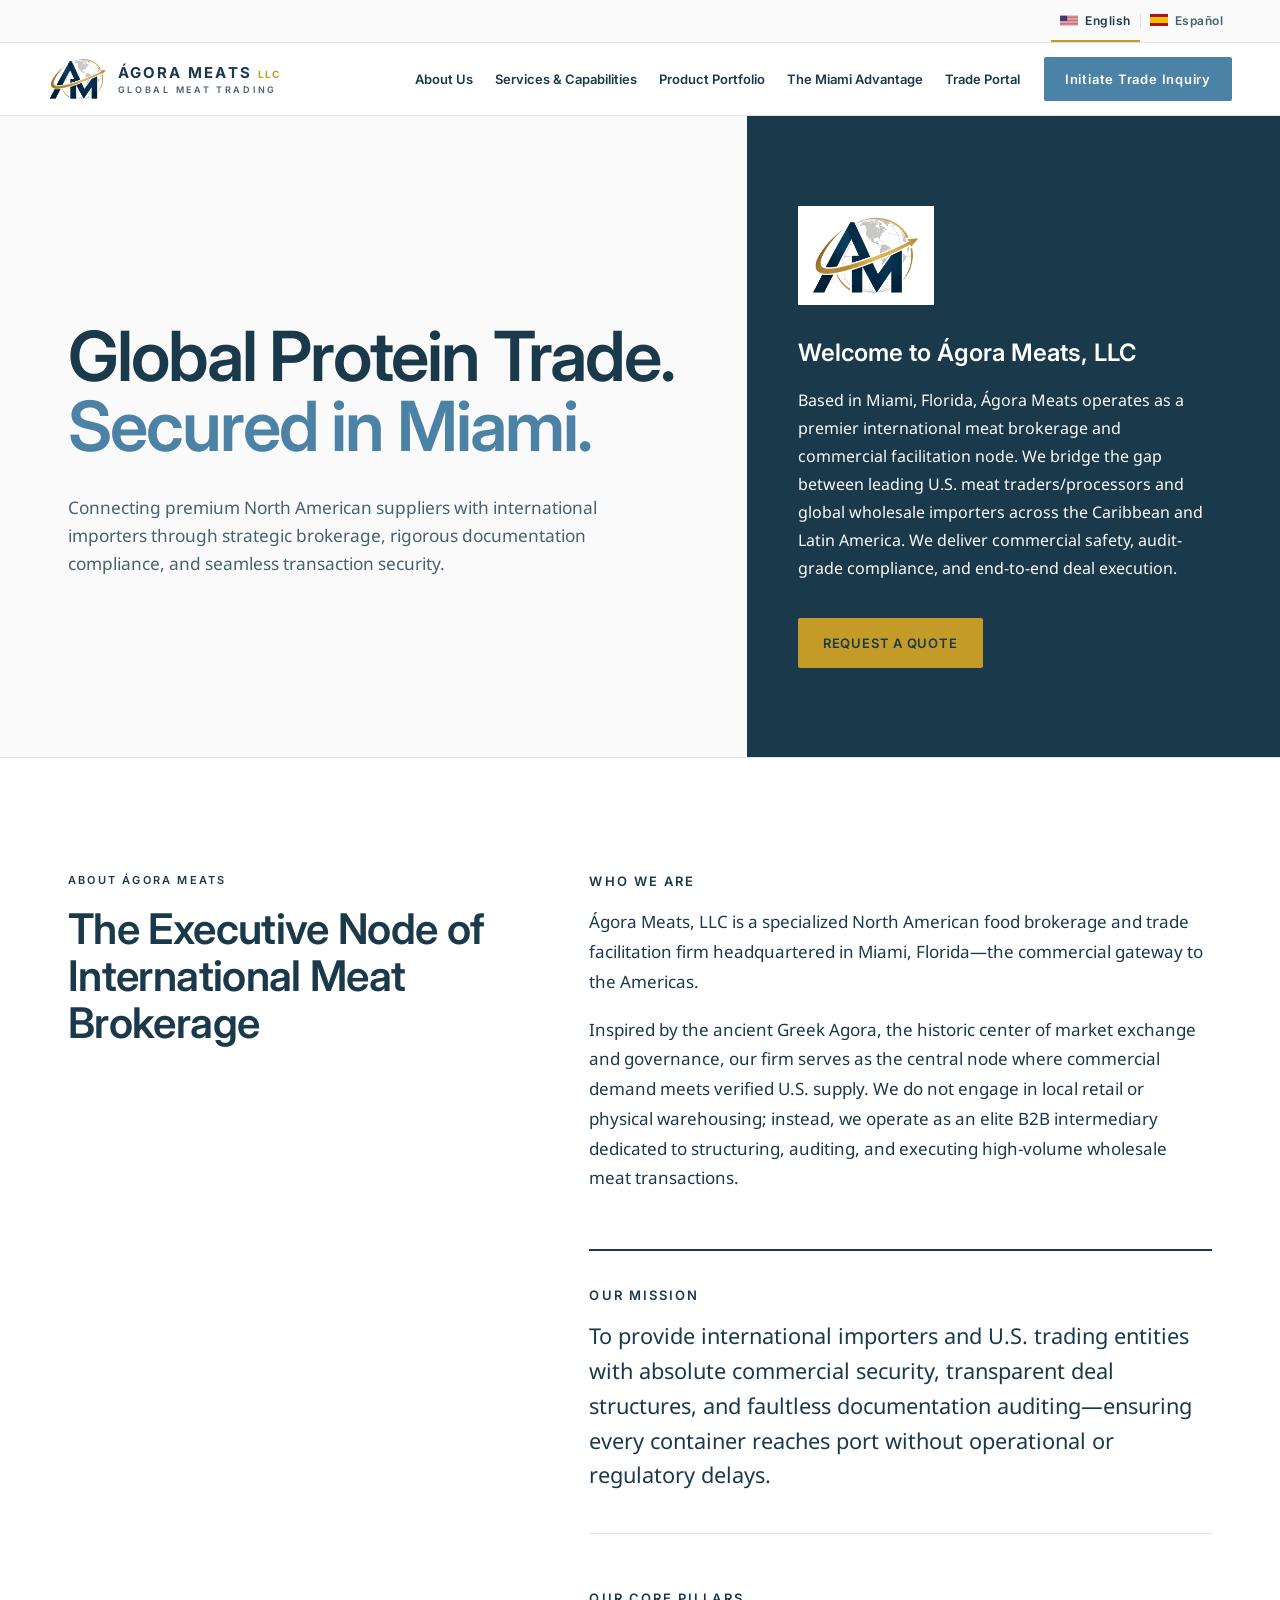
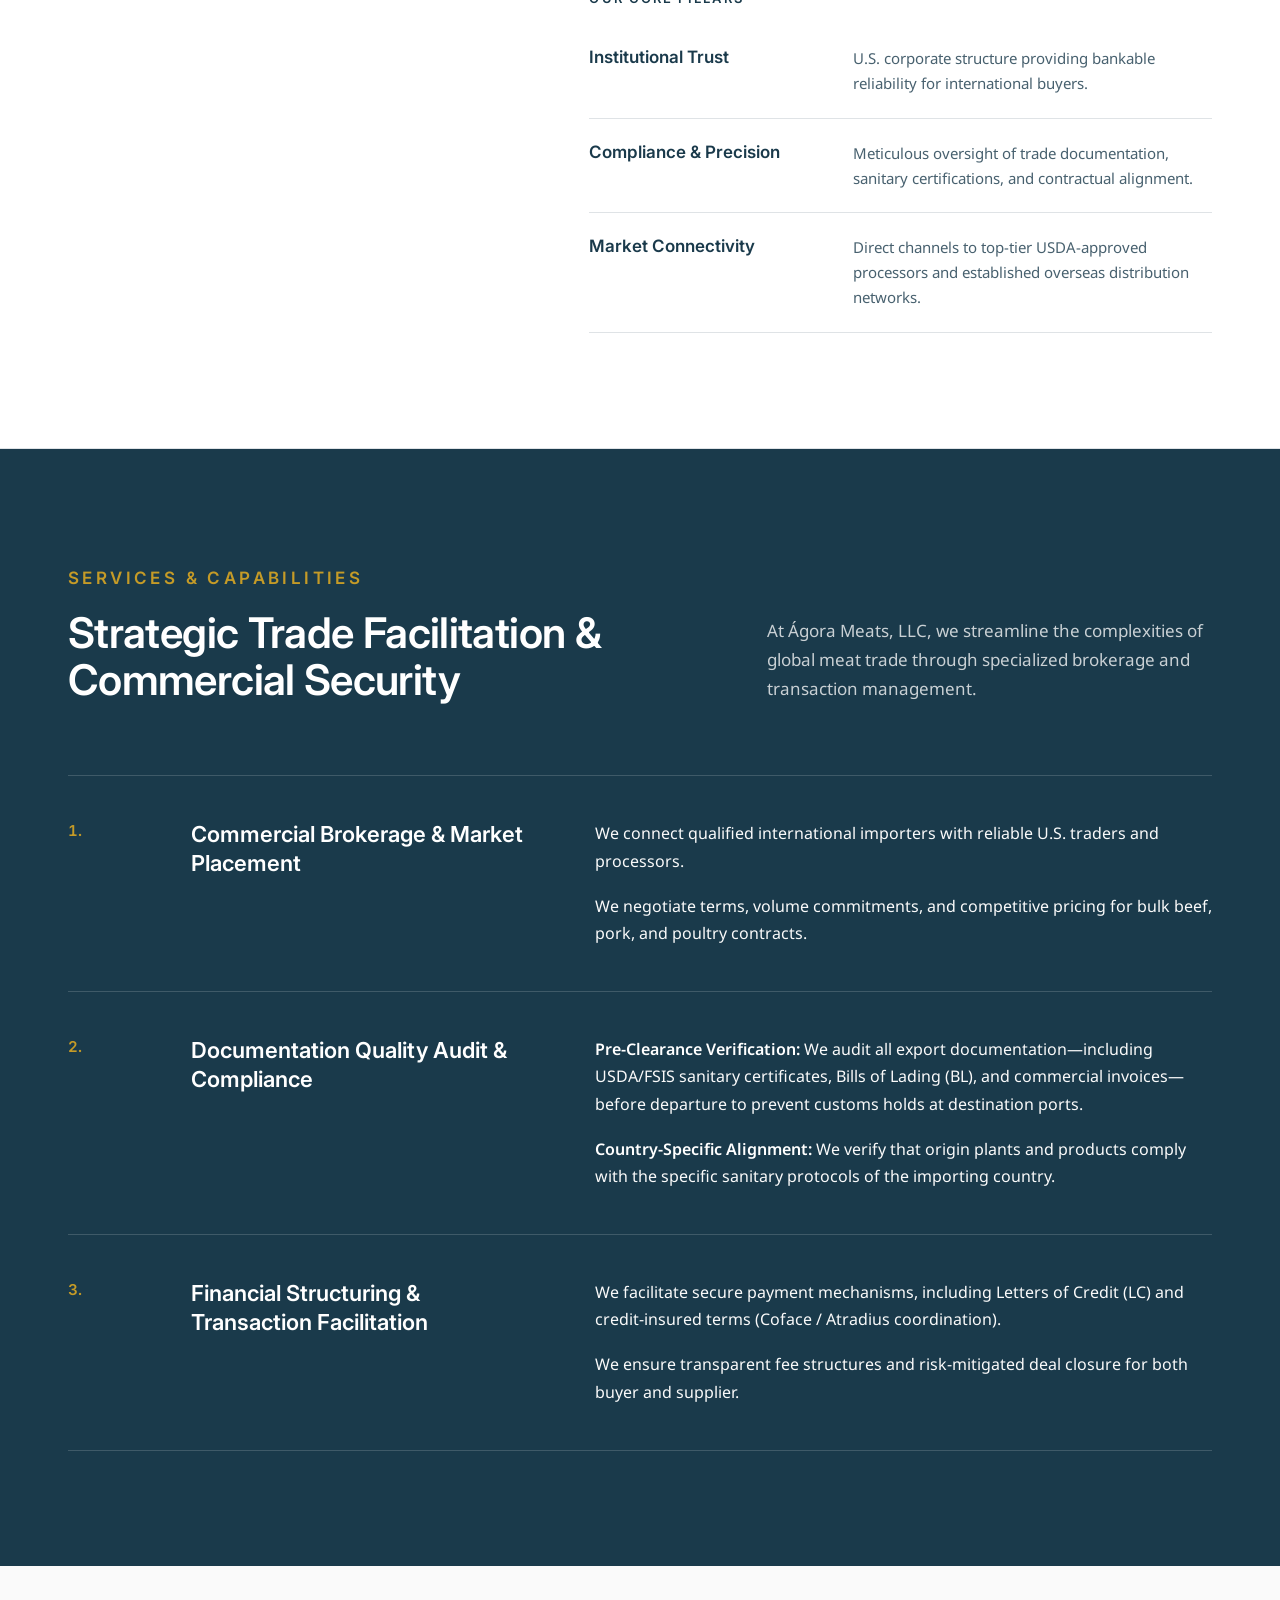
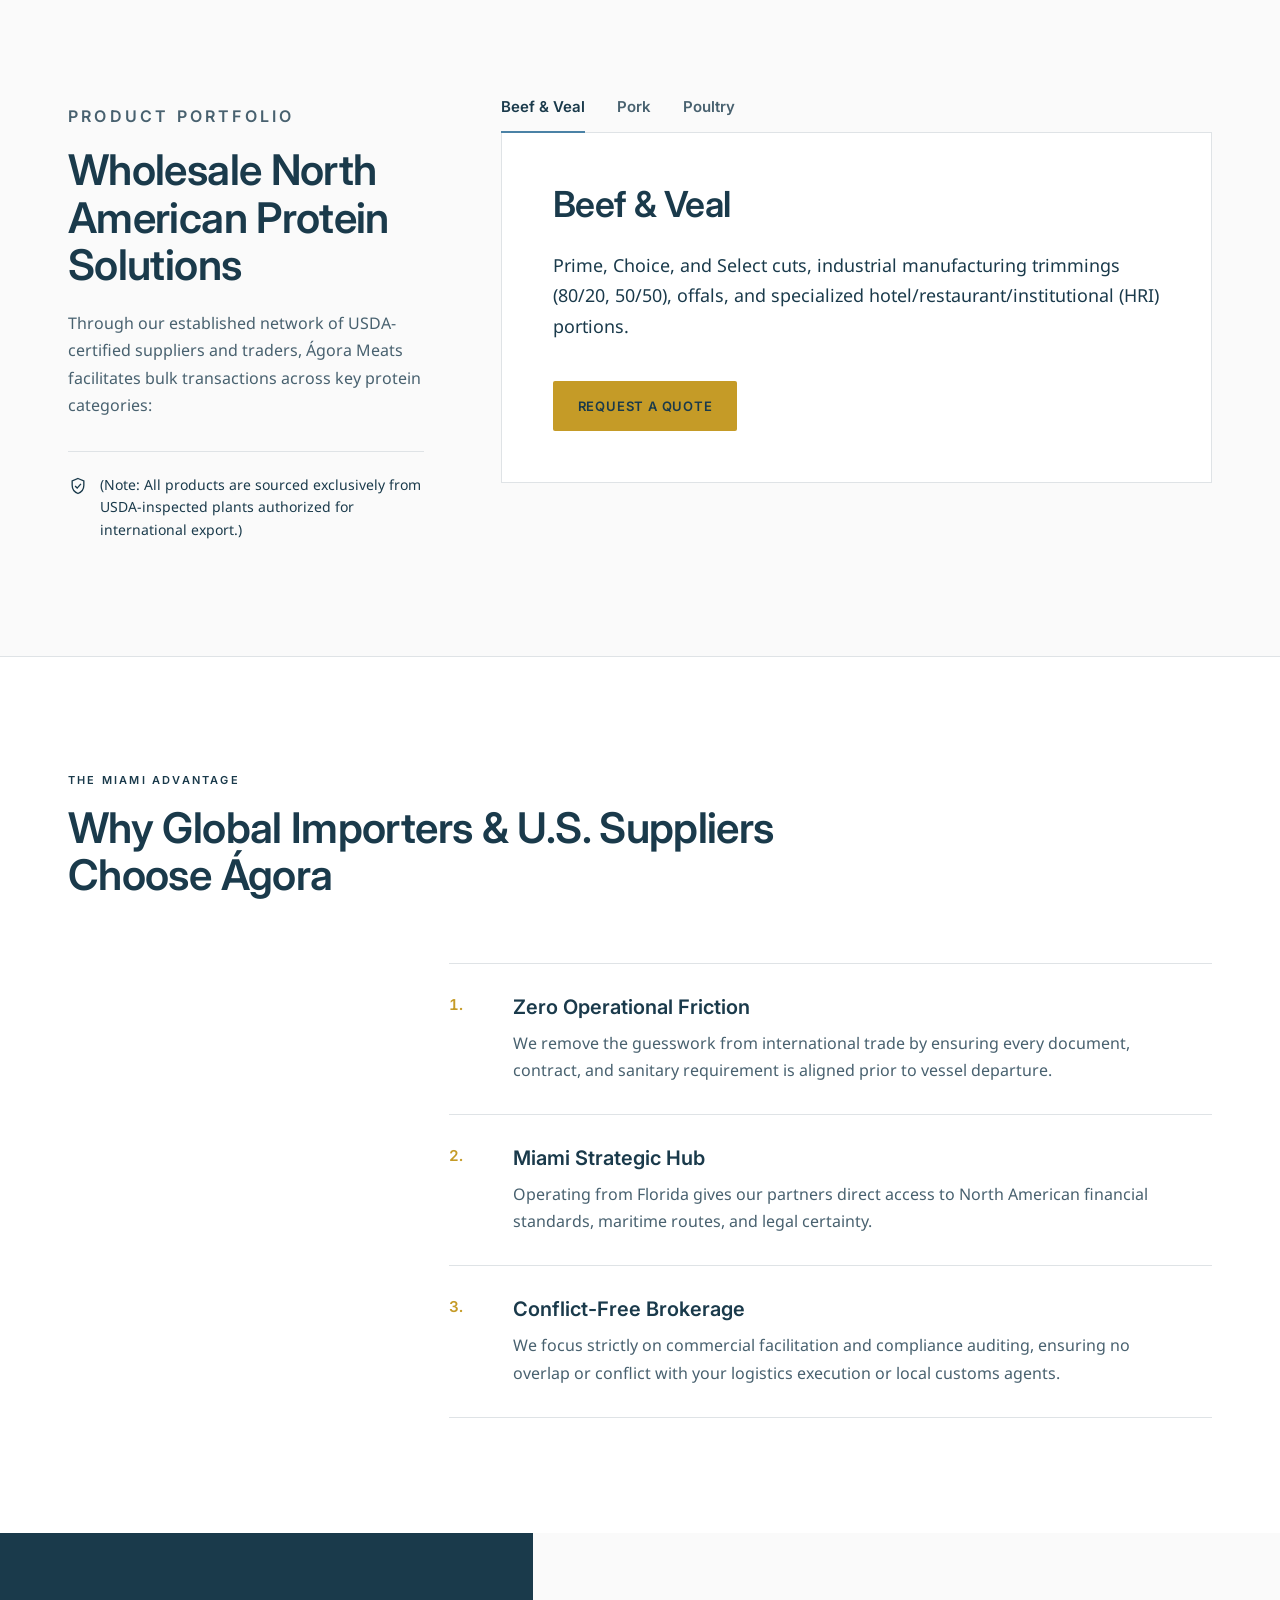
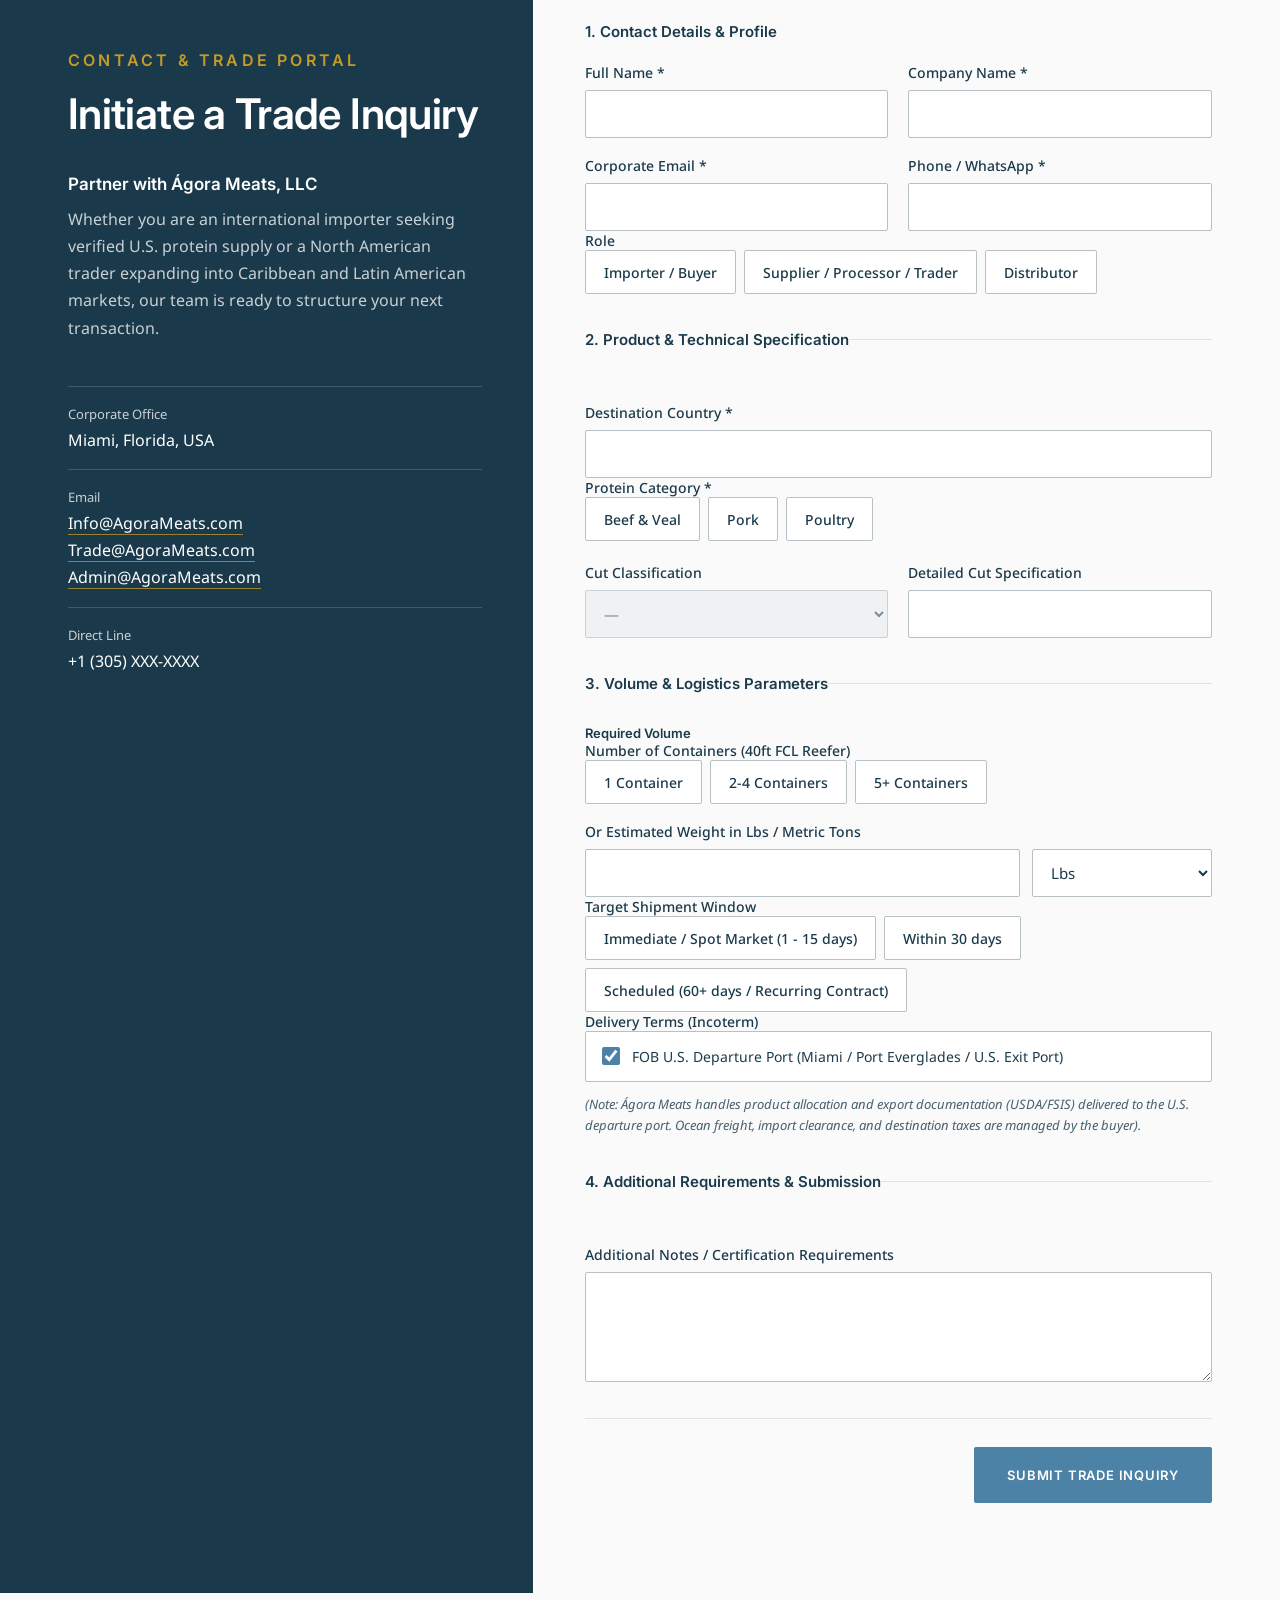
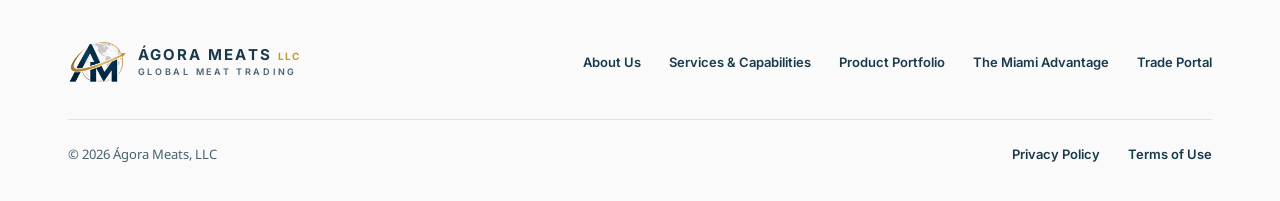
==== index.html @ eb59cc8b "first commit" ====
<!doctype html>
<html lang="en">
<head>
<meta charset="utf-8">
<meta name="viewport" content="width=device-width, initial-scale=1">
<title>Ágora Meats, LLC — Global Protein Trade. Secured in Miami.</title>
<meta name="description" content="Connecting premium North American suppliers with international importers through strategic brokerage, rigorous documentation compliance, and seamless transaction security.">
<link rel="alternate" hreflang="es" href="es/index.html">
<link rel="icon" type="image/png" href="assets/logo-mark.png">
<link rel="preconnect" href="https://fonts.googleapis.com">
<link rel="preconnect" href="https://fonts.gstatic.com" crossorigin>
<link rel="stylesheet" href="https://fonts.googleapis.com/css2?family=Inter:wght@600;700&family=Noto+Sans:wght@400;500;600&display=swap">
<link rel="stylesheet" href="css/main.css">
</head>
<body>
<div class="pg">

<div class="util">
<div class="wrap util-in">
<nav class="lang" aria-label="English / Español">
<a href="index.html" hreflang="en" lang="en" class="is-on" aria-current="true"><svg width="18" height="11" viewBox="0 0 19 10" aria-hidden="true"><rect width="19" height="10" fill="#B22234"/><path d="M0 1.15h19M0 2.7h19M0 4.23h19M0 5.77h19M0 7.3h19M0 8.85h19" stroke="#FFFFFF" stroke-width="0.77"/><rect width="7.6" height="5.38" fill="#3C3B6E"/></svg>English</a>
<i aria-hidden="true"></i>
<a href="es/index.html" hreflang="es" lang="es"><svg width="18" height="12" viewBox="0 0 3 2" aria-hidden="true"><rect width="3" height="2" fill="#AA151B"/><rect y="0.5" width="3" height="1" fill="#F1BF00"/></svg>Español</a>
</nav>
</div>
</div>

<header class="hdr is-en">
<div class="wrap hdr-in">
<a class="brand" href="#top" aria-label="Ágora Meats, LLC">
<img src="assets/logo-mark.png" alt="" width="62" height="44">
<span><b>ÁGORA MEATS <span>LLC</span></b><small>GLOBAL MEAT TRADING</small></span>
</a>
<nav class="menu" aria-label="Main">
<a href="#about">About Us</a>
<a href="#services">Services &amp; Capabilities</a>
<a href="#products">Product Portfolio</a>
<a href="#advantage">The Miami Advantage</a>
<a href="#contact">Trade Portal</a>
</nav>
<a class="btn btn-navy hdr-cta" href="#contact">Initiate Trade Inquiry</a>
<button type="button" class="burger" aria-controls="drawer" aria-expanded="false" aria-label="Menu">
<svg class="ico-open" width="22" height="22" viewBox="0 0 24 24" aria-hidden="true" fill="none" stroke="currentColor" stroke-width="1.8" stroke-linecap="round"><path d="M4 7h16M4 12h16M4 17h16"/></svg>
<svg class="ico-close" hidden width="22" height="22" viewBox="0 0 24 24" aria-hidden="true" fill="none" stroke="currentColor" stroke-width="1.8" stroke-linecap="round"><path d="M6 6l12 12M18 6L6 18"/></svg>
</button>
</div>
<div id="drawer" class="drawer">
<div class="wrap">
<nav aria-label="Main">
<a href="#about">About Us</a>
<a href="#services">Services &amp; Capabilities</a>
<a href="#products">Product Portfolio</a>
<a href="#advantage">The Miami Advantage</a>
<a href="#contact">Trade Portal</a>
</nav>
<a class="btn btn-navy" href="#contact">Initiate Trade Inquiry</a>
</div>
</div>
</header>

<main>
<section class="hero" id="top">
<div class="hero-copy">
<h1>Global Protein Trade. <em>Secured in Miami.</em></h1>
<p class="hero-sub">Connecting premium North American suppliers with international importers through strategic brokerage, rigorous documentation compliance, and seamless transaction security.</p>
</div>
<div class="welcome">
<img src="assets/logo-mark.png" alt="Ágora Meats, LLC" width="112" height="79">
<h2>Welcome to Ágora Meats, LLC</h2>
<p>Based in Miami, Florida, Ágora Meats operates as a premier international meat brokerage and commercial facilitation node. We bridge the gap between leading U.S. meat traders/processors and global wholesale importers across the Caribbean and Latin America. We deliver commercial safety, audit-grade compliance, and end-to-end deal execution.</p>
<a class="btn btn-gold" href="#contact">REQUEST A QUOTE</a>
</div>
</section>

<section class="about" id="about">
<div class="wrap">
<div class="rail">
<p class="lbl">About Ágora Meats</p>
<h2 class="h2">The Executive Node of International Meat Brokerage</h2>
</div>
<div class="body">
<h3>Who We Are</h3>
<p>Ágora Meats, LLC is a specialized North American food brokerage and trade facilitation firm headquartered in Miami, Florida—the commercial gateway to the Americas.</p>
<p>Inspired by the ancient Greek Agora, the historic center of market exchange and governance, our firm serves as the central node where commercial demand meets verified U.S. supply. We do not engage in local retail or physical warehousing; instead, we operate as an elite B2B intermediary dedicated to structuring, auditing, and executing high-volume wholesale meat transactions.</p>
<div class="mission">
<h3>Our Mission</h3>
<p>To provide international importers and U.S. trading entities with absolute commercial security, transparent deal structures, and faultless documentation auditing—ensuring every container reaches port without operational or regulatory delays.</p>
</div>
<h3>Our Core Pillars</h3>
<dl class="pillars">
<div><dt>Institutional Trust</dt><dd>U.S. corporate structure providing bankable reliability for international buyers.</dd></div>
<div><dt>Compliance &amp; Precision</dt><dd>Meticulous oversight of trade documentation, sanitary certifications, and contractual alignment.</dd></div>
<div><dt>Market Connectivity</dt><dd>Direct channels to top-tier USDA-approved processors and established overseas distribution networks.</dd></div>
</dl>
</div>
</div>
</section>

<section class="svc" id="services">
<div class="wrap">
<div class="svc-head">
<div><p class="lbl">Services &amp; Capabilities</p><h2 class="h2">Strategic Trade Facilitation &amp; Commercial Security</h2></div>
<p>At Ágora Meats, LLC, we streamline the complexities of global meat trade through specialized brokerage and transaction management.</p>
</div>
<ol>
<li class="svc-row">
<span class="num">1.</span>
<h3>Commercial Brokerage &amp; Market Placement</h3>
<ul><li>We connect qualified international importers with reliable U.S. traders and processors.</li><li>We negotiate terms, volume commitments, and competitive pricing for bulk beef, pork, and poultry contracts.</li></ul>
</li>
<li class="svc-row">
<span class="num">2.</span>
<h3>Documentation Quality Audit &amp; Compliance</h3>
<ul><li><strong>Pre-Clearance Verification: </strong>We audit all export documentation—including USDA/FSIS sanitary certificates, Bills of Lading (BL), and commercial invoices—before departure to prevent customs holds at destination ports.</li><li><strong>Country-Specific Alignment: </strong>We verify that origin plants and products comply with the specific sanitary protocols of the importing country.</li></ul>
</li>
<li class="svc-row">
<span class="num">3.</span>
<h3>Financial Structuring &amp; Transaction Facilitation</h3>
<ul><li>We facilitate secure payment mechanisms, including Letters of Credit (LC) and credit-insured terms (Coface / Atradius coordination).</li><li>We ensure transparent fee structures and risk-mitigated deal closure for both buyer and supplier.</li></ul>
</li>
</ol>
</div>
</section>

<section class="prod" id="products">
<div class="wrap">
<div class="prod-intro">
<p class="lbl">Product Portfolio</p>
<h2 class="h2">Wholesale North American Protein Solutions</h2>
<p>Through our established network of USDA-certified suppliers and traders, Ágora Meats facilitates bulk transactions across key protein categories:</p>
<div class="usda"><svg width="20" height="20" viewBox="0 0 24 24" aria-hidden="true" fill="none" stroke="#1A3A4B" stroke-width="1.6"><path d="M12 3l7 3v5c0 4.5-3 8.3-7 10-4-1.7-7-5.5-7-10V6l7-3z"/><path d="M8.5 12l2.5 2.5 4.5-5"/></svg><span>(Note: All products are sourced exclusively from USDA-inspected plants authorized for international export.)</span></div>
</div>
<div>
<div class="tabs" role="tablist" aria-label="Product Portfolio">
<button type="button" role="tab" id="tab-beef" class="tab is-on" aria-selected="true" aria-controls="panel-beef">Beef &amp; Veal</button>
<button type="button" role="tab" id="tab-pork" class="tab" aria-selected="false" aria-controls="panel-pork" tabindex="-1">Pork</button>
<button type="button" role="tab" id="tab-poultry" class="tab" aria-selected="false" aria-controls="panel-poultry" tabindex="-1">Poultry</button>
</div>
<div class="sheet" role="tabpanel" id="panel-beef" aria-labelledby="tab-beef">
<h3>Beef &amp; Veal</h3>
<p>Prime, Choice, and Select cuts, industrial manufacturing trimmings (80/20, 50/50), offals, and specialized hotel/restaurant/institutional (HRI) portions.</p>
<a class="btn btn-gold" href="#contact" data-quote="beef">REQUEST A QUOTE</a>
</div>
<div class="sheet" role="tabpanel" id="panel-pork" aria-labelledby="tab-pork" hidden>
<h3>Pork</h3>
<p>Whole carcasses, prime primal cuts (loins, shoulders, hams), processing cuts, and high-demand offals.</p>
<a class="btn btn-gold" href="#contact" data-quote="pork">REQUEST A QUOTE</a>
</div>
<div class="sheet" role="tabpanel" id="panel-poultry" aria-labelledby="tab-poultry" hidden>
<h3>Poultry</h3>
<p>Whole birds, leg quarters, mechanically separated meat (MSM), paws, and customized industrial cuts.</p>
<a class="btn btn-gold" href="#contact" data-quote="poultry">REQUEST A QUOTE</a>
</div>
</div>
</div>
</section>

<section class="adv" id="advantage">
<div class="wrap">
<p class="lbl">The Miami Advantage</p>
<h2 class="h2">Why Global Importers &amp; U.S. Suppliers Choose Ágora</h2>
<ol>
<li><span class="num">1.</span><div><h3>Zero Operational Friction</h3><p>We remove the guesswork from international trade by ensuring every document, contract, and sanitary requirement is aligned prior to vessel departure.</p></div></li>
<li><span class="num">2.</span><div><h3>Miami Strategic Hub</h3><p>Operating from Florida gives our partners direct access to North American financial standards, maritime routes, and legal certainty.</p></div></li>
<li><span class="num">3.</span><div><h3>Conflict-Free Brokerage</h3><p>We focus strictly on commercial facilitation and compliance auditing, ensuring no overlap or conflict with your logistics execution or local customs agents.</p></div></li>
</ol>
</div>
</section>

<section class="contact" id="contact">
<div class="c-info">
<p class="lbl">Contact &amp; Trade Portal</p>
<h2 class="h2">Initiate a Trade Inquiry</h2>
<h3>Partner with Ágora Meats, LLC</h3>
<p>Whether you are an international importer seeking verified U.S. protein supply or a North American trader expanding into Caribbean and Latin American markets, our team is ready to structure your next transaction.</p>
<dl>
<div><dt>Corporate Office</dt><dd>Miami, Florida, USA</dd></div>
<div><dt>Email</dt><dd><a href="mailto:info@agorameats.com">Info@AgoraMeats.com</a><a href="mailto:trade@agorameats.com">Trade@AgoraMeats.com</a><a href="mailto:admin@agorameats.com">Admin@AgoraMeats.com</a></dd></div>
<div><dt>Direct Line</dt><dd>+1 (305) XXX-XXXX</dd></div>
</dl>
</div>

<div class="c-form">
<div class="sent" role="status" tabindex="-1" hidden>
<svg width="56" height="56" viewBox="0 0 56 56" aria-hidden="true" fill="none" stroke="#C59B27" stroke-width="2"><circle cx="28" cy="28" r="26"/><path d="M17 29l7 7 15-15"/></svg>
<h3>Trade Inquiry Received</h3>
<p>Thank you for contacting Ágora Meats, LLC. Our team will review your product specifications, volume requirements, and shipment parameters, and will respond to your corporate email to structure your next transaction.</p>
<button type="button" class="btn btn-outline" data-reset>SUBMIT ANOTHER INQUIRY</button>
</div>

<!-- FORM ENDPOINT: paste your form service URL (e.g. Formspree) into data-endpoint. Empty = demo mode (shows the confirmation without sending). -->
<form id="inquiry" data-endpoint="" method="post">
<input type="hidden" name="language" value="en">

<fieldset>
<legend>1. Contact Details &amp; Profile</legend>
<div class="fgrid">
<label class="f">Full Name *<input class="field" type="text" name="name" autocomplete="name" required></label>
<label class="f">Company Name *<input class="field" type="text" name="company" autocomplete="organization" required></label>
<label class="f">Corporate Email *<input class="field" type="email" name="email" autocomplete="email" required></label>
<label class="f">Phone / WhatsApp *<input class="field" type="tel" name="phone" autocomplete="tel" required></label>
</div>
<p class="q" id="q-role">Role</p>
<div class="pills" role="radiogroup" aria-labelledby="q-role">
<label class="pill"><input class="sr" type="radio" name="role" value="importer">Importer / Buyer</label>
<label class="pill"><input class="sr" type="radio" name="role" value="supplier">Supplier / Processor / Trader</label>
<label class="pill"><input class="sr" type="radio" name="role" value="distributor">Distributor</label>
</div>
</fieldset>

<fieldset>
<legend>2. Product &amp; Technical Specification</legend>
<label class="f solo">Destination Country *<input class="field" type="text" name="destination" autocomplete="country-name" required></label>
<p class="q" id="q-protein">Protein Category *</p>
<div class="pills" role="radiogroup" aria-labelledby="q-protein">
<label class="pill"><input class="sr" type="radio" name="protein" value="beef" required>Beef &amp; Veal</label>
<label class="pill"><input class="sr" type="radio" name="protein" value="pork" required>Pork</label>
<label class="pill"><input class="sr" type="radio" name="protein" value="poultry" required>Poultry</label>
</div>
<div class="fgrid">
<label class="f">Cut Classification<select class="field" name="cut" id="cut" disabled><option value="">—</option></select></label>
<label class="f">Detailed Cut Specification<input class="field" type="text" name="cut_spec"></label>
</div>
</fieldset>

<fieldset>
<legend>3. Volume &amp; Logistics Parameters</legend>
<p class="sub">Required Volume</p>
<p class="q" id="q-containers">Number of Containers (40ft FCL Reefer)</p>
<div class="pills" role="radiogroup" aria-labelledby="q-containers">
<label class="pill"><input class="sr" type="radio" name="containers" value="1">1 Container</label>
<label class="pill"><input class="sr" type="radio" name="containers" value="2-4">2-4 Containers</label>
<label class="pill"><input class="sr" type="radio" name="containers" value="5+">5+ Containers</label>
</div>
<div class="inline">
<label class="f">Or Estimated Weight in Lbs / Metric Tons<input class="field" type="number" min="0" step="any" name="weight" inputmode="decimal"></label>
<select class="field" name="unit" aria-label="Or Estimated Weight in Lbs / Metric Tons"><option value="lbs">Lbs</option><option value="metric_tons">Metric Tons</option></select>
</div>
<p class="q" id="q-window">Target Shipment Window</p>
<div class="pills" role="radiogroup" aria-labelledby="q-window">
<label class="pill"><input class="sr" type="radio" name="shipment_window" value="spot">Immediate / Spot Market (1 - 15 days)</label>
<label class="pill"><input class="sr" type="radio" name="shipment_window" value="30_days">Within 30 days</label>
<label class="pill"><input class="sr" type="radio" name="shipment_window" value="scheduled">Scheduled (60+ days / Recurring Contract)</label>
</div>
<p class="q">Delivery Terms (Incoterm)</p>
<label class="check"><input type="checkbox" name="incoterm" value="FOB" checked><span>FOB U.S. Departure Port (Miami / Port Everglades / U.S. Exit Port)</span></label>
<p class="fine">(Note: Ágora Meats handles product allocation and export documentation (USDA/FSIS) delivered to the U.S. departure port. Ocean freight, import clearance, and destination taxes are managed by the buyer).</p>
</fieldset>

<fieldset>
<legend>4. Additional Requirements &amp; Submission</legend>
<label class="f solo">Additional Notes / Certification Requirements<textarea class="field" name="notes" rows="4"></textarea></label>
</fieldset>

<p class="form-error" role="alert" hidden>We couldn’t send your inquiry. Please try again or email Trade@AgoraMeats.com.</p>
<div class="send">
<button type="submit" class="btn btn-navy">SUBMIT TRADE INQUIRY</button>
</div>
</form>
</div>
</section>
</main>

<footer class="ftr">
<div class="wrap">
<div class="ftr-in">
<a class="brand" href="#top" aria-label="Ágora Meats, LLC">
<img src="assets/logo-mark.png" alt="" width="62" height="44">
<span><b>ÁGORA MEATS <span>LLC</span></b><small>GLOBAL MEAT TRADING</small></span>
</a>
<nav aria-label="Footer"><a href="#about">About Us</a>
<a href="#services">Services &amp; Capabilities</a>
<a href="#products">Product Portfolio</a>
<a href="#advantage">The Miami Advantage</a>
<a href="#contact">Trade Portal</a></nav>
</div>
<div class="ftr-bot"><span>© 2026 Ágora Meats, LLC</span><nav class="legal" aria-label="Legal"><a href="privacy.html">Privacy Policy</a><a href="terms.html">Terms of Use</a></nav></div>
</div>
</footer>

</div>
<script type="application/json" id="cuts-data">{"beef":["Prime & Choice Cuts","Industrial Trimmings","Offals","HRI Cuts","Ground Beef"],"pork":["Whole Carcasses","Primal Cuts","Trimmings & Backfat","Offals"],"poultry":["Whole Birds","Leg Quarters (CLQ)","Boneless Cuts","MSM","Chicken Paws & Feet","Wings & Offals"]}</script>
<script src="js/main.js" defer></script>
</body>
</html>
---- css/main.css ----
:root{
  /* Brief palette — Agora Deep Sea #1A3A4B (headings, menu, dark sections) · Miami Trade Blue #4B82A6 (primary buttons, links, interactive accents)
     Compliance White #FAFAFA / #FFFFFF (backgrounds) · Precision Gold #C59B27 (prestige accents, key borders, highlights) */
  --navy:#1A3A4B; --deep:#1A3A4B; --blue:#4B82A6; --gold:#C59B27;
  --ivory:#FFFFFF; --paper:#FAFAFA;
  --blue-hover:color-mix(in srgb, #4B82A6 82%, #1A3A4B);
  --gold-ink:var(--navy); --gold-display:var(--blue);
  --line:color-mix(in srgb, #1A3A4B 14%, #FFFFFF);
  --ink:var(--navy); --muted:color-mix(in srgb, #1A3A4B 80%, #FFFFFF);
  --control:color-mix(in srgb, #1A3A4B 32%, #FFFFFF);
  --on-dark:#FAFAFA; --on-dark-muted:color-mix(in srgb, #FAFAFA 78%, #1A3A4B);
  --gut:clamp(20px,4vw,48px);
  --edge:max(var(--gut), calc((100vw - 1240px) / 2 + var(--gut)));
  --display:Inter, sans-serif; --text:"Noto Sans", sans-serif;
}
body{margin:0;background:var(--paper)}
html{scroll-behavior:smooth}
a{color:var(--blue)} a:hover{color:var(--navy)}
a:focus-visible,button:focus-visible,input:focus-visible,select:focus-visible,textarea:focus-visible,.pill:focus-within{outline:2px solid var(--gold);outline-offset:2px}

.pg{font-family:var(--text);color:var(--ink);background:var(--paper);-webkit-font-smoothing:antialiased}
.pg h1,.pg h2,.pg h3,.pg h4{font-family:var(--display);margin:0;color:var(--navy)}
.pg p{margin:0}
.wrap{max-width:1240px;margin:0 auto;padding-inline:var(--gut);box-sizing:border-box}
.lbl{font:600 11px/1.4 var(--display);letter-spacing:.2em;text-transform:uppercase;color:var(--gold-ink)}
.h2{font:600 clamp(30px,3.3vw,46px)/1.12 var(--display);letter-spacing:-.015em}

.btn{display:inline-flex;align-items:center;justify-content:center;gap:10px;min-height:50px;padding:12px 24px;box-sizing:border-box;line-height:1.25;text-align:center;border-radius:2px;border:1px solid transparent;font:600 13px var(--display);letter-spacing:.06em;text-decoration:none;cursor:pointer;transition:background-color .15s ease,color .15s ease}
.btn-navy{background:var(--blue);color:var(--ivory)} .btn-navy:hover{background:var(--blue-hover);color:var(--ivory)}
.btn-gold{background:var(--gold);color:var(--deep)} .btn-gold:hover{background:color-mix(in srgb, #C59B27 85%, #FFFFFF);color:var(--deep)}
.btn-outline{background:var(--ivory);border-color:var(--navy);color:var(--navy)} .btn-outline:hover{background:var(--navy);color:var(--ivory)}

/* header */
section[id]{scroll-margin-top:80px}
.util{background:var(--paper);border-bottom:1px solid var(--line)}
.util-in{display:flex;justify-content:flex-end;max-width:1360px}
.hdr{position:sticky;top:0;z-index:20;background:rgba(255,255,255,.97);border-bottom:1px solid var(--line)}
.hdr .wrap{max-width:1360px}
.hdr-in{display:flex;align-items:center;gap:24px;height:72px}
.hdr-cta{flex-shrink:0;white-space:nowrap;min-height:44px;padding:0 20px}
.burger{display:none;align-items:center;justify-content:center;width:44px;height:44px;margin-left:8px;padding:0;border:1px solid var(--line);border-radius:2px;background:var(--ivory);color:var(--navy);cursor:pointer;flex-shrink:0}
.drawer{display:none}
.drawer nav{display:flex;flex-direction:column;padding:8px 0 16px}
.drawer nav a{padding:15px 0;border-bottom:1px solid var(--line);font:600 17px/1.3 var(--display);color:var(--ink);text-decoration:none}
.drawer nav a:hover{color:var(--blue)}
.drawer .btn{display:none;width:100%;margin-bottom:24px}
.brand{display:flex;align-items:center;gap:10px;text-decoration:none;color:var(--navy);flex-shrink:0}
.brand img{height:42px;width:auto;display:block}
.brand b{display:block;font:700 15px/1 var(--display);letter-spacing:.14em}
.brand b span{font-size:10px;color:var(--gold);letter-spacing:.1em}
.brand small{display:block;margin-top:5px;font:600 9px/1 var(--display);letter-spacing:.3em;color:var(--muted)}
.menu{display:flex;gap:22px;margin-left:auto;font:600 13px var(--display);white-space:nowrap}
.menu a{color:var(--ink);text-decoration:none;padding:6px 0;border-bottom:1px solid transparent}
.menu a:hover{border-bottom-color:var(--gold);color:var(--navy)}
.lang{display:flex;align-items:center;flex-shrink:0}
.lang button{display:flex;align-items:center;gap:7px;height:40px;white-space:nowrap;padding:0 9px;border:0;border-bottom:2px solid transparent;background:none;font:600 12px var(--display);letter-spacing:.04em;color:var(--muted);cursor:pointer}
.lang button.is-on{color:var(--navy);border-bottom-color:var(--gold)}
.lang i{width:1px;height:14px;background:var(--line)}

/* hero: split screen — headline on ivory, introduction on navy */
.hero{display:grid;grid-template-columns:minmax(0,7fr) minmax(0,5fr);border-bottom:1px solid var(--line)}
.hero-copy{padding:clamp(72px,10vw,148px) clamp(32px,5vw,80px) clamp(64px,8vw,120px) var(--edge);display:flex;flex-direction:column;justify-content:center}
.hero h1{font:600 clamp(42px,5.4vw,78px)/1.02 var(--display);letter-spacing:-.03em;max-width:11em}
.hero h1 em{font-style:normal;color:var(--gold-display)}
.hero-sub{margin-top:32px !important;max-width:34em;font-size:clamp(17px,1.35vw,19px);line-height:1.62;color:var(--muted)}
.welcome{background:var(--deep);color:var(--on-dark);padding:clamp(56px,7vw,104px) var(--edge) clamp(56px,7vw,104px) clamp(32px,4vw,64px);display:flex;flex-direction:column;justify-content:center}
.welcome img{width:112px;height:auto;display:block;background:var(--ivory);padding:10px 12px;box-sizing:content-box}
.welcome h2{margin-top:32px;color:var(--ivory);font:600 24px/1.3 var(--display)}
.welcome p{margin-top:18px !important;font-size:16px;line-height:1.75}
.welcome .btn{align-self:flex-start;margin-top:36px}

/* about: sticky rail + long column */
.about{background:var(--ivory);border-bottom:1px solid var(--line);padding:clamp(72px,9vw,128px) 0}
.about .wrap{display:grid;grid-template-columns:minmax(0,5fr) minmax(0,7fr);gap:clamp(40px,6vw,104px)}
.rail{position:sticky;top:112px;align-self:start}
.rail .h2{margin-top:16px}
.body p{font-size:17px;line-height:1.75}
.body p + p{margin-top:18px}
.body h3{font:600 13px var(--display);letter-spacing:.16em;text-transform:uppercase;margin-bottom:18px}
.mission{margin:56px 0;padding:36px 0 40px;border-top:2px solid var(--navy);border-bottom:1px solid var(--line)}
.mission h3{margin-bottom:0}
.mission p{margin-top:16px !important;font:400 clamp(19px,1.7vw,23px)/1.6 var(--text) !important;color:var(--navy)}
.pillars{margin:0}
.pillars div{display:grid;grid-template-columns:minmax(0,2fr) minmax(0,3fr);gap:24px;padding:22px 0;border-bottom:1px solid var(--line)}
.pillars dt{font:600 17px/1.35 var(--display);color:var(--navy)}
.pillars dd{margin:0;font-size:15px;line-height:1.65;color:var(--muted)}

/* services: navy index rows */
.svc{background:var(--deep);color:var(--on-dark);padding:clamp(72px,9vw,128px) 0}
.svc-head{display:grid;grid-template-columns:minmax(0,7fr) minmax(0,5fr);gap:32px clamp(40px,6vw,96px);align-items:end}
.svc .h2{color:var(--ivory);margin-top:16px}
.svc .lbl{color:var(--gold)}
.svc-head p{font-size:17px;line-height:1.7;color:var(--on-dark-muted)}
.svc ol{list-style:none;margin:72px 0 0;padding:0}
.svc li.svc-row{display:grid;grid-template-columns:72px minmax(0,4fr) minmax(0,7fr);gap:24px clamp(24px,4vw,64px);padding:44px 0;border-top:1px solid rgba(250,250,250,.16)}
.svc li.svc-row:last-child{border-bottom:1px solid rgba(250,250,250,.16)}
.num{font:600 15px/1.5 var(--display);color:var(--gold);font-variant-numeric:tabular-nums}
.svc h3{color:var(--ivory);font:600 22px/1.3 var(--display)}
.svc ul{list-style:none;margin:0;padding:0;display:flex;flex-direction:column;gap:18px}
.svc ul li{font-size:16px;line-height:1.7}
.svc ul strong{color:var(--ivory);font-weight:600}

/* products: narrow intro + tabbed sheet */
.prod{padding:clamp(72px,9vw,128px) 0}
.prod .wrap{display:grid;grid-template-columns:minmax(0,4fr) minmax(0,8fr);gap:clamp(40px,6vw,96px);align-items:start}
.prod-intro .h2{margin-top:16px}
.prod-intro p{margin-top:22px !important;font-size:16px;line-height:1.7;color:var(--muted)}
.usda{display:flex;gap:12px;margin-top:32px;padding-top:22px;border-top:1px solid var(--line);font-size:14px;line-height:1.6;color:var(--ink)}
.usda svg{flex-shrink:0;margin-top:2px}
.tabs{display:flex;flex-wrap:wrap;border-bottom:1px solid var(--line)}
.tab{min-height:52px;padding:0;margin-right:32px;border:0;border-bottom:2px solid transparent;margin-bottom:-1px;background:none;cursor:pointer;font:600 15px var(--display);color:var(--muted)}
.tab.is-on{color:var(--navy);border-bottom-color:var(--blue)}
.sheet{background:var(--ivory);border:1px solid var(--line);border-top:0;padding:clamp(32px,4vw,56px)}
.sheet h3{font:600 clamp(28px,2.8vw,40px)/1.15 var(--display);letter-spacing:-.015em}
.sheet p{margin-top:24px !important;font-size:clamp(17px,1.4vw,20px);line-height:1.7;color:var(--ink);max-width:36em}
.sheet .btn{margin-top:40px}

/* advantage: full-width headline, list offset to the right */
.adv{background:var(--ivory);border-top:1px solid var(--line);padding:clamp(72px,9vw,128px) 0}
.adv .h2{margin-top:16px;max-width:18em}
.adv ol{list-style:none;margin:64px 0 0 calc(100% / 3);padding:0}
.adv ol li{display:grid;grid-template-columns:56px minmax(0,1fr);gap:8px;padding:30px 0;border-top:1px solid var(--line)}
.adv ol li:last-child{border-bottom:1px solid var(--line)}
.adv ol h3{font:600 20px/1.3 var(--display)}
.adv ol p{margin-top:10px !important;font-size:16px;line-height:1.7;color:var(--muted);max-width:40em}

/* contact: full-bleed split */
.contact{display:grid;grid-template-columns:minmax(0,5fr) minmax(0,7fr)}
.c-info{background:var(--deep);color:var(--on-dark-muted);padding:clamp(64px,8vw,120px) clamp(32px,4vw,72px) clamp(64px,8vw,120px) var(--edge)}
.c-info .lbl{color:var(--gold)}
.c-info .h2{color:var(--ivory);margin-top:16px}
.c-info h3{margin-top:36px;color:var(--ivory);font:600 17px var(--display)}
.c-info p{margin-top:12px !important;font-size:16px;line-height:1.7}
.c-info dl{margin:44px 0 0}
.c-info dl div{padding:18px 0;border-top:1px solid rgba(250,250,250,.16)}
.c-info dt{font-size:13px;color:var(--on-dark-muted)}
.c-info dd{margin:6px 0 0;display:flex;flex-direction:column;gap:4px;font-size:16px;color:var(--ivory)}
.c-info dd a{color:var(--ivory);text-decoration:none;border-bottom:1px solid rgba(197,155,39,.75);align-self:flex-start}
.c-info dd a:hover{color:var(--gold)}
.c-form{background:var(--paper);padding:clamp(56px,7vw,112px) var(--edge) clamp(56px,7vw,112px) clamp(32px,4vw,72px)}
.c-form form{max-width:700px}
.c-form fieldset{border:0;margin:0;padding:0 0 36px;min-width:0}
.c-form fieldset + fieldset{padding-top:32px;border-top:1px solid var(--line)}
.c-form legend{padding:0;font:600 15px var(--display);color:var(--navy)}
.fgrid{display:grid;grid-template-columns:repeat(auto-fit,minmax(220px,1fr));gap:18px 20px;margin-top:22px}
.f{display:flex;flex-direction:column;gap:8px;font-size:14px;font-weight:500;color:var(--ink)}
.f.solo{margin-top:22px}
.field{width:100%;box-sizing:border-box;height:48px;padding:0 14px;border:1px solid var(--control);border-radius:2px;background:var(--ivory);font:400 15px/1.4 var(--text);color:var(--ink)}
.field:disabled{background:color-mix(in srgb, #1A3A4B 7%, #FAFAFA);color:var(--muted)}
textarea.field{height:auto;padding:12px 14px;resize:vertical}
.q{margin:24px 0 10px;font-size:14px;font-weight:500}
.sub{margin-top:24px;font:600 13px var(--display);color:var(--navy)}
.pills{display:flex;flex-wrap:wrap;gap:8px}
.sr{position:absolute;opacity:0;width:1px;height:1px;margin:0;pointer-events:none}
.pill{position:relative;display:inline-flex;align-items:center;min-height:44px;padding:8px 18px;box-sizing:border-box;border:1px solid var(--control);border-radius:2px;background:var(--ivory);color:var(--navy);cursor:pointer;font-size:14px;font-weight:500;line-height:1.4}
.pill.is-on{background:var(--blue);border-color:var(--blue);color:var(--ivory)}
.inline{display:flex;flex-wrap:wrap;gap:12px;align-items:flex-end;margin-top:18px}
.inline .f{flex:1 1 240px}
.inline select{flex:0 1 180px}
.check{display:flex;gap:12px;align-items:flex-start;padding:14px 16px;border:1px solid var(--control);border-radius:2px;background:var(--ivory);cursor:pointer;font-size:14px;line-height:1.5}
.check input{width:18px;height:18px;margin:1px 0 0;accent-color:var(--blue);flex-shrink:0}
.fine{margin-top:12px !important;font-size:13px;line-height:1.6;color:var(--muted);font-style:italic}
.send{display:flex;flex-wrap:wrap;gap:16px;align-items:center;justify-content:flex-end;padding-top:28px;border-top:1px solid var(--line)}
.send .btn{min-height:56px;padding:14px 32px}
.sent{max-width:600px;padding:24px 0;outline:none}
.sent h3{margin-top:24px;font:700 clamp(26px,2.4vw,32px)/1.2 var(--display);letter-spacing:-.015em;color:var(--navy)}
.sent p{margin-top:16px !important;font-size:17px;line-height:1.7;color:var(--muted)}
.sent .btn{margin-top:32px}

/* footer */
.ftr{padding:48px 0 32px}
.ftr-in{display:flex;flex-wrap:wrap;gap:24px 48px;justify-content:space-between;align-items:center}
.ftr nav{display:flex;flex-wrap:wrap;gap:10px 28px;font:600 13px var(--display)}
.ftr nav a{color:var(--ink);text-decoration:none}
.ftr nav a:hover{color:var(--gold-ink)}
.ftr-bot{display:flex;flex-wrap:wrap;justify-content:space-between;align-items:center;gap:12px 24px;margin-top:36px;padding-top:20px;border-top:1px solid var(--line);font-size:13px;color:var(--muted)}
.legal{display:flex;flex-wrap:wrap;gap:8px 24px}
.legal a{color:var(--muted);text-decoration:none;padding:6px 0;border-bottom:1px solid transparent}
.legal a:hover{color:var(--navy);border-bottom-color:var(--gold)}

/* header: full menu only where it fits — Spanish labels are longer, so they collapse sooner */
@media (max-width:1279px){
  .hdr .menu{display:none}
  .hdr .hdr-cta{margin-left:auto}
  .hdr .burger{display:flex}
  .hdr .drawer.is-open{display:block;border-top:1px solid var(--line);max-height:calc(100vh - 72px);overflow-y:auto}
}
@media (max-width:1439px){
  .hdr.is-es .menu{display:none}
  .hdr.is-es .hdr-cta{margin-left:auto}
  .hdr.is-es .burger{display:flex}
  .hdr.is-es .drawer.is-open{display:block;border-top:1px solid var(--line);max-height:calc(100vh - 72px);overflow-y:auto}
}
@media (max-width:1100px){
  .hero{grid-template-columns:minmax(0,1fr) minmax(0,1fr)}
  .svc li.svc-row{grid-template-columns:56px minmax(0,1fr)}
  .svc li.svc-row ul{grid-column:2}
  .adv ol{margin-left:calc(100% / 6)}
}
@media (max-width:900px){
  .hero,.contact,.about .wrap,.svc-head,.prod .wrap{grid-template-columns:minmax(0,1fr)}
  .hero-copy,.welcome,.c-info,.c-form{padding-inline:var(--gut)}
  .hero-copy{padding-block:64px 56px}
  .welcome{padding-block:56px}
  .rail{position:static}
  .adv ol{margin-left:0}
  .svc ol{margin-top:48px}
  .adv ol{margin-top:40px}
  .sheet{padding:28px 24px}
}
@media (max-width:640px){
  .hdr-in{height:64px;gap:12px}
  .hdr .hdr-cta{display:none}
  .hdr .burger{margin-left:auto}
  .drawer .btn{display:flex}
  .hdr .drawer.is-open,.hdr.is-es .drawer.is-open{max-height:calc(100vh - 64px)}
  section[id]{scroll-margin-top:72px}
  .brand img{height:36px}
  .brand b{font-size:13px}
  .brand small{font-size:8px;letter-spacing:.24em}
  .hero h1{font-size:clamp(34px,10vw,44px);letter-spacing:-.025em}
  .svc li.svc-row{grid-template-columns:minmax(0,1fr);gap:10px;padding:32px 0}
  .svc li.svc-row ul{grid-column:auto}
  .pillars div{grid-template-columns:minmax(0,1fr);gap:4px}
  .adv ol li{grid-template-columns:40px minmax(0,1fr)}
  .tab{margin-right:20px;font-size:14px}
  .welcome .btn,.sheet .btn,.send .btn{width:100%}
  .send{justify-content:stretch}
  .inline select{flex:1 1 100%}
}
@media (max-width:360px){
  .brand small{display:none}
  .lang button{padding:0 6px}
}

/* static-site additions */
.lang a{display:flex;align-items:center;gap:7px;height:40px;padding:0 9px;white-space:nowrap;border-bottom:2px solid transparent;font:600 12px var(--display);letter-spacing:.04em;color:var(--muted);text-decoration:none}
.lang a.is-on{color:var(--navy);border-bottom-color:var(--gold)}
.lang a:hover{color:var(--navy)}
[hidden]{display:none !important}
.form-error{margin:0 0 16px !important;font-size:14px;font-weight:600;color:var(--navy)}
.btn[disabled]{opacity:.6;cursor:wait}
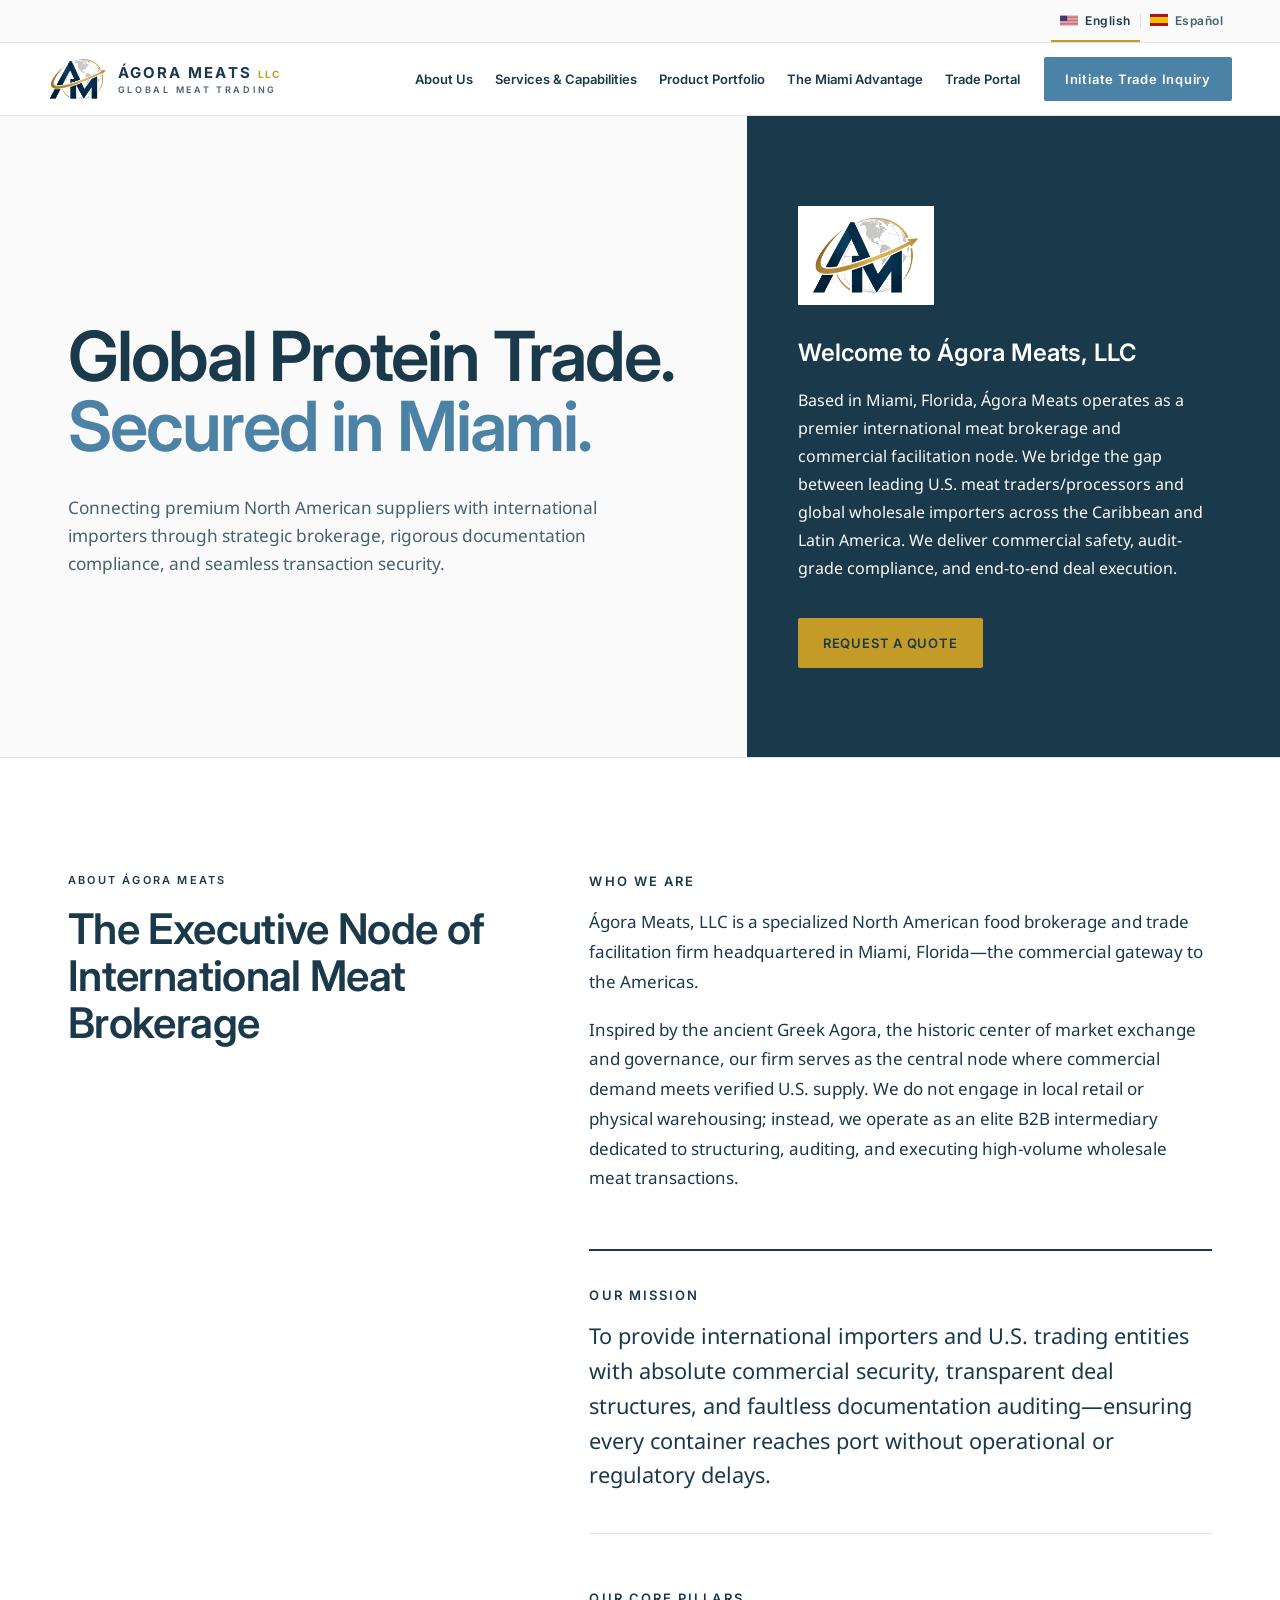
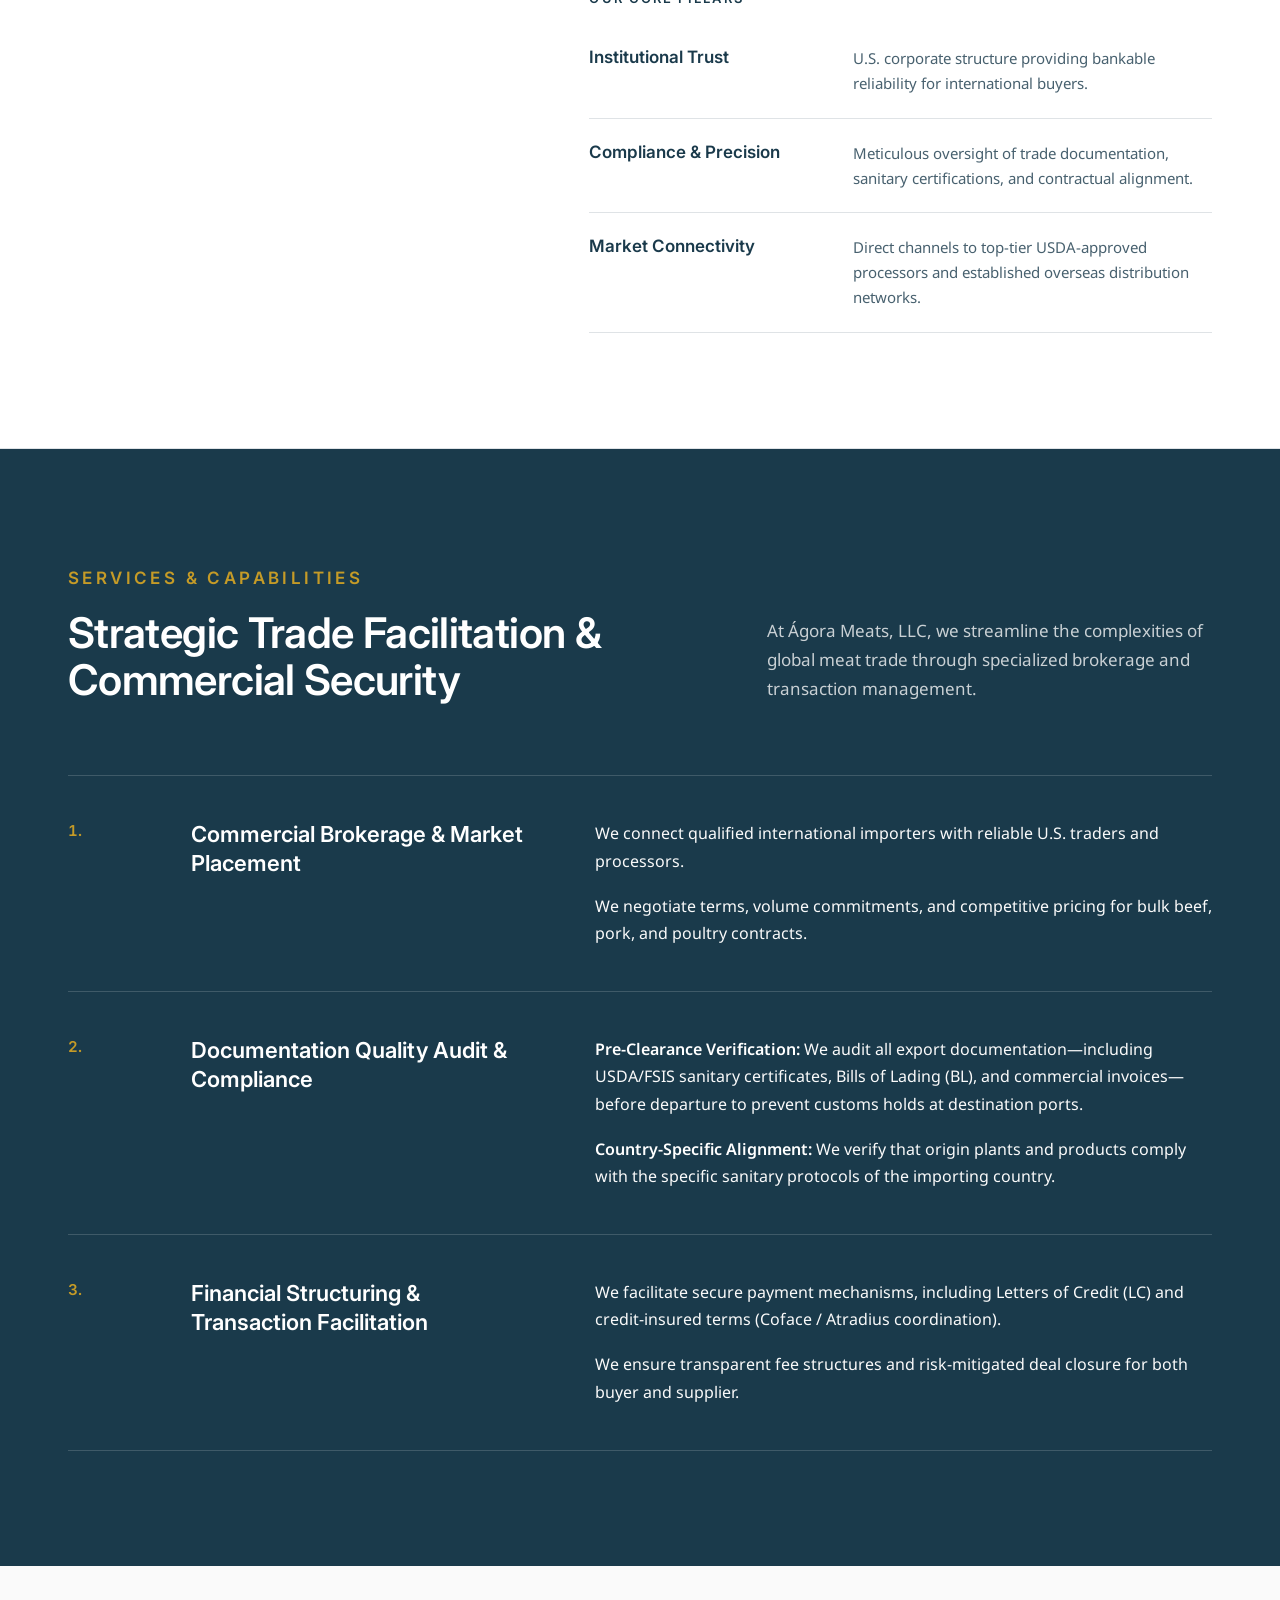
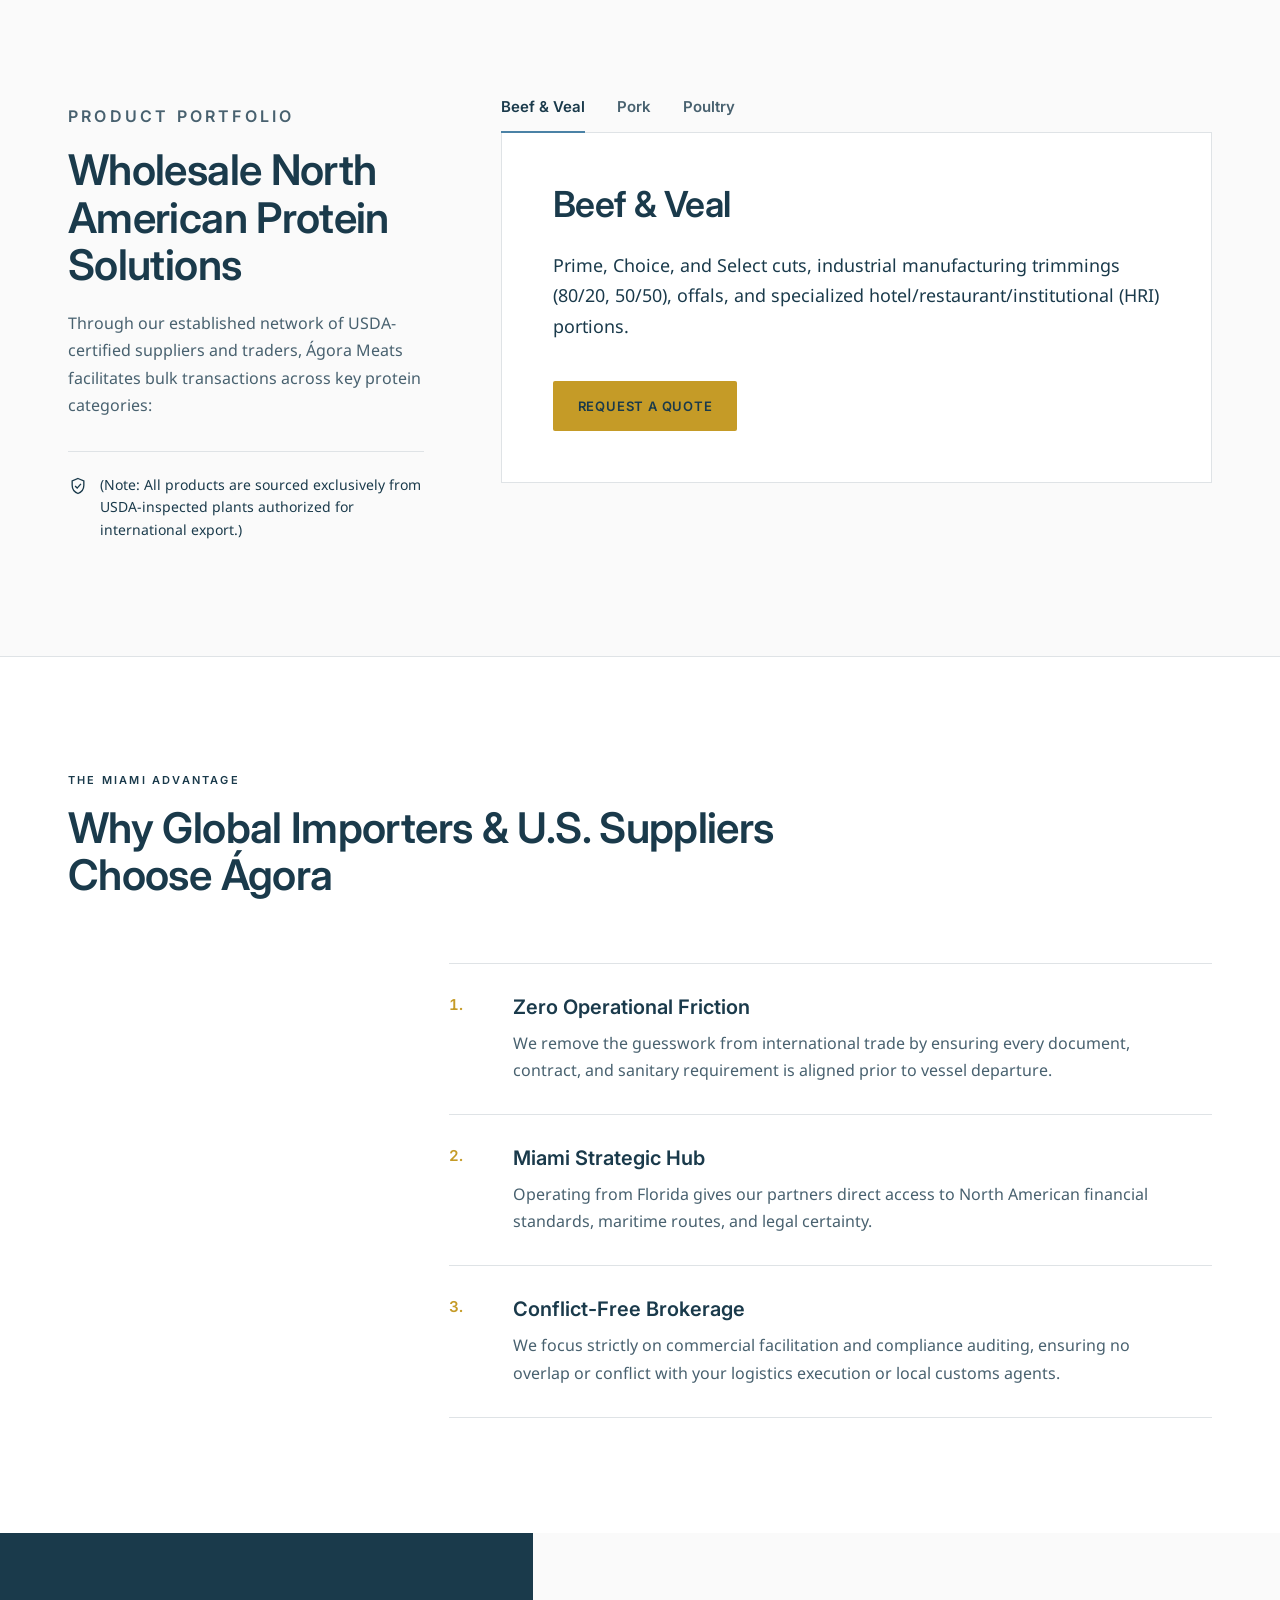
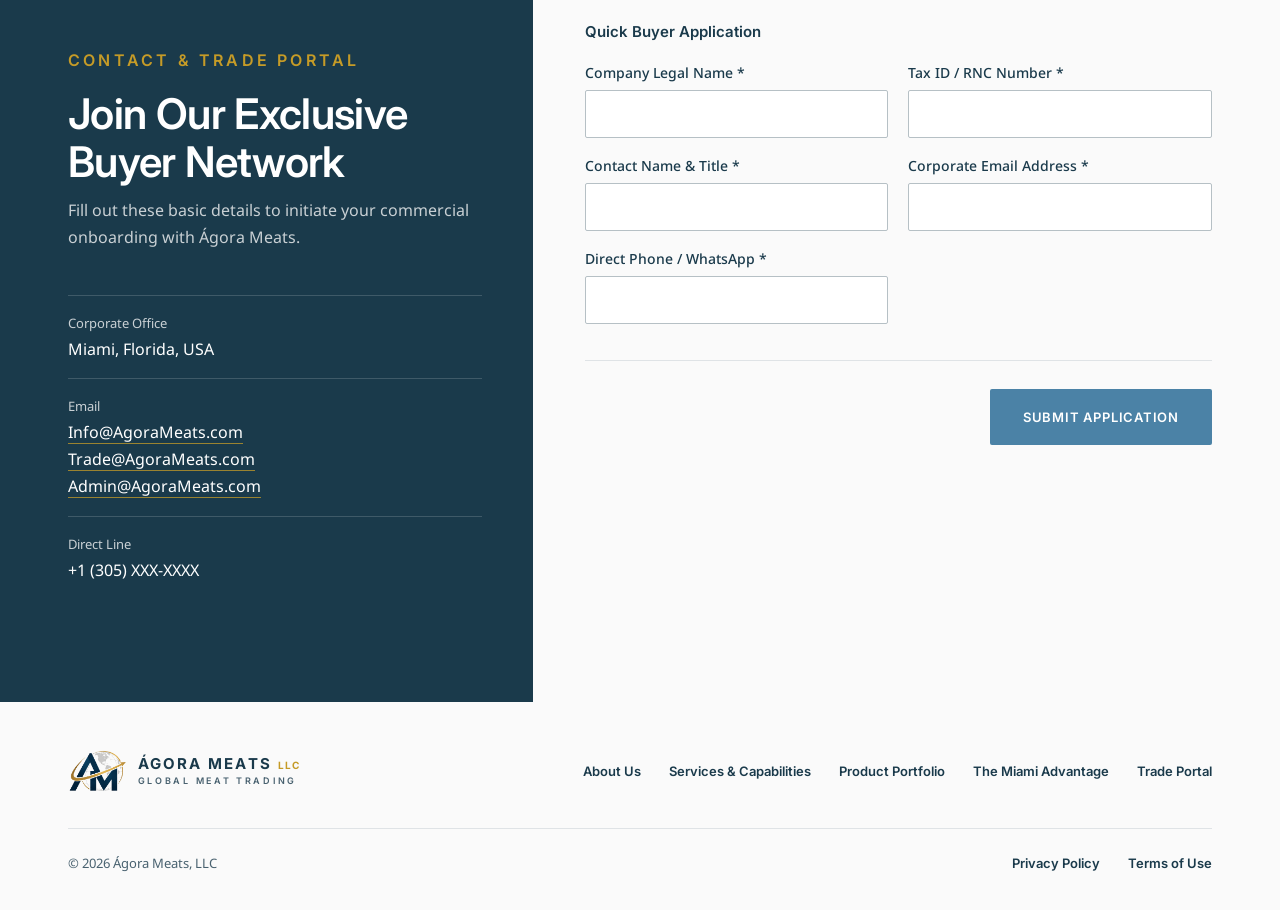
==== commit 122cf153: "Replace trade inquiry form with Quick Buyer Application (EN/ES)" ====
--- a/index.html
+++ b/index.html
@@ -170,9 +170,8 @@
 <section class="contact" id="contact">
 <div class="c-info">
 <p class="lbl">Contact &amp; Trade Portal</p>
-<h2 class="h2">Initiate a Trade Inquiry</h2>
-<h3>Partner with Ágora Meats, LLC</h3>
-<p>Whether you are an international importer seeking verified U.S. protein supply or a North American trader expanding into Caribbean and Latin American markets, our team is ready to structure your next transaction.</p>
+<h2 class="h2">Join Our Exclusive Buyer Network</h2>
+<p>Fill out these basic details to initiate your commercial onboarding with Ágora Meats.</p>
 <dl>
 <div><dt>Corporate Office</dt><dd>Miami, Florida, USA</dd></div>
 <div><dt>Email</dt><dd><a href="mailto:info@agorameats.com">Info@AgoraMeats.com</a><a href="mailto:trade@agorameats.com">Trade@AgoraMeats.com</a><a href="mailto:admin@agorameats.com">Admin@AgoraMeats.com</a></dd></div>
@@ -183,78 +182,30 @@
 <div class="c-form">
 <div class="sent" role="status" tabindex="-1" hidden>
 <svg width="56" height="56" viewBox="0 0 56 56" aria-hidden="true" fill="none" stroke="#C59B27" stroke-width="2"><circle cx="28" cy="28" r="26"/><path d="M17 29l7 7 15-15"/></svg>
-<h3>Trade Inquiry Received</h3>
-<p>Thank you for contacting Ágora Meats, LLC. Our team will review your product specifications, volume requirements, and shipment parameters, and will respond to your corporate email to structure your next transaction.</p>
-<button type="button" class="btn btn-outline" data-reset>SUBMIT ANOTHER INQUIRY</button>
+<h3>Application Received</h3>
+<p>Thank you for your interest in Ágora Meats, LLC. Our team will review your details and contact you at your corporate email to continue your commercial onboarding.</p>
+<button type="button" class="btn btn-outline" data-reset>SUBMIT ANOTHER APPLICATION</button>
 </div>
 
 <!-- FORM ENDPOINT: paste your form service URL (e.g. Formspree) into data-endpoint. Empty = demo mode (shows the confirmation without sending). -->
 <form id="inquiry" data-endpoint="" method="post">
 <input type="hidden" name="language" value="en">
+<input type="hidden" name="_subject" value="New Quick Buyer Application — Ágora Meats (EN)">
 
 <fieldset>
-<legend>1. Contact Details &amp; Profile</legend>
+<legend>Quick Buyer Application</legend>
 <div class="fgrid">
-<label class="f">Full Name *<input class="field" type="text" name="name" autocomplete="name" required></label>
-<label class="f">Company Name *<input class="field" type="text" name="company" autocomplete="organization" required></label>
-<label class="f">Corporate Email *<input class="field" type="email" name="email" autocomplete="email" required></label>
-<label class="f">Phone / WhatsApp *<input class="field" type="tel" name="phone" autocomplete="tel" required></label>
-</div>
-<p class="q" id="q-role">Role</p>
-<div class="pills" role="radiogroup" aria-labelledby="q-role">
-<label class="pill"><input class="sr" type="radio" name="role" value="importer">Importer / Buyer</label>
-<label class="pill"><input class="sr" type="radio" name="role" value="supplier">Supplier / Processor / Trader</label>
-<label class="pill"><input class="sr" type="radio" name="role" value="distributor">Distributor</label>
+<label class="f">Company Legal Name *<input class="field" type="text" name="company_legal_name" autocomplete="organization" required></label>
+<label class="f">Tax ID / RNC Number *<input class="field" type="text" name="tax_id" autocomplete="off" required></label>
+<label class="f">Contact Name &amp; Title *<input class="field" type="text" name="contact_name_title" autocomplete="name" required></label>
+<label class="f">Corporate Email Address *<input class="field" type="email" name="email" autocomplete="email" required></label>
+<label class="f">Direct Phone / WhatsApp *<input class="field" type="tel" name="phone" autocomplete="tel" required></label>
 </div>
 </fieldset>
 
-<fieldset>
-<legend>2. Product &amp; Technical Specification</legend>
-<label class="f solo">Destination Country *<input class="field" type="text" name="destination" autocomplete="country-name" required></label>
-<p class="q" id="q-protein">Protein Category *</p>
-<div class="pills" role="radiogroup" aria-labelledby="q-protein">
-<label class="pill"><input class="sr" type="radio" name="protein" value="beef" required>Beef &amp; Veal</label>
-<label class="pill"><input class="sr" type="radio" name="protein" value="pork" required>Pork</label>
-<label class="pill"><input class="sr" type="radio" name="protein" value="poultry" required>Poultry</label>
-</div>
-<div class="fgrid">
-<label class="f">Cut Classification<select class="field" name="cut" id="cut" disabled><option value="">—</option></select></label>
-<label class="f">Detailed Cut Specification<input class="field" type="text" name="cut_spec"></label>
-</div>
-</fieldset>
-
-<fieldset>
-<legend>3. Volume &amp; Logistics Parameters</legend>
-<p class="sub">Required Volume</p>
-<p class="q" id="q-containers">Number of Containers (40ft FCL Reefer)</p>
-<div class="pills" role="radiogroup" aria-labelledby="q-containers">
-<label class="pill"><input class="sr" type="radio" name="containers" value="1">1 Container</label>
-<label class="pill"><input class="sr" type="radio" name="containers" value="2-4">2-4 Containers</label>
-<label class="pill"><input class="sr" type="radio" name="containers" value="5+">5+ Containers</label>
-</div>
-<div class="inline">
-<label class="f">Or Estimated Weight in Lbs / Metric Tons<input class="field" type="number" min="0" step="any" name="weight" inputmode="decimal"></label>
-<select class="field" name="unit" aria-label="Or Estimated Weight in Lbs / Metric Tons"><option value="lbs">Lbs</option><option value="metric_tons">Metric Tons</option></select>
-</div>
-<p class="q" id="q-window">Target Shipment Window</p>
-<div class="pills" role="radiogroup" aria-labelledby="q-window">
-<label class="pill"><input class="sr" type="radio" name="shipment_window" value="spot">Immediate / Spot Market (1 - 15 days)</label>
-<label class="pill"><input class="sr" type="radio" name="shipment_window" value="30_days">Within 30 days</label>
-<label class="pill"><input class="sr" type="radio" name="shipment_window" value="scheduled">Scheduled (60+ days / Recurring Contract)</label>
-</div>
-<p class="q">Delivery Terms (Incoterm)</p>
-<label class="check"><input type="checkbox" name="incoterm" value="FOB" checked><span>FOB U.S. Departure Port (Miami / Port Everglades / U.S. Exit Port)</span></label>
-<p class="fine">(Note: Ágora Meats handles product allocation and export documentation (USDA/FSIS) delivered to the U.S. departure port. Ocean freight, import clearance, and destination taxes are managed by the buyer).</p>
-</fieldset>
-
-<fieldset>
-<legend>4. Additional Requirements &amp; Submission</legend>
-<label class="f solo">Additional Notes / Certification Requirements<textarea class="field" name="notes" rows="4"></textarea></label>
-</fieldset>
-
-<p class="form-error" role="alert" hidden>We couldn’t send your inquiry. Please try again or email Trade@AgoraMeats.com.</p>
+<p class="form-error" role="alert" hidden>We couldn’t send your application. Please try again or email Info@AgoraMeats.com.</p>
 <div class="send">
-<button type="submit" class="btn btn-navy">SUBMIT TRADE INQUIRY</button>
+<button type="submit" class="btn btn-navy">SUBMIT APPLICATION</button>
 </div>
 </form>
 </div>
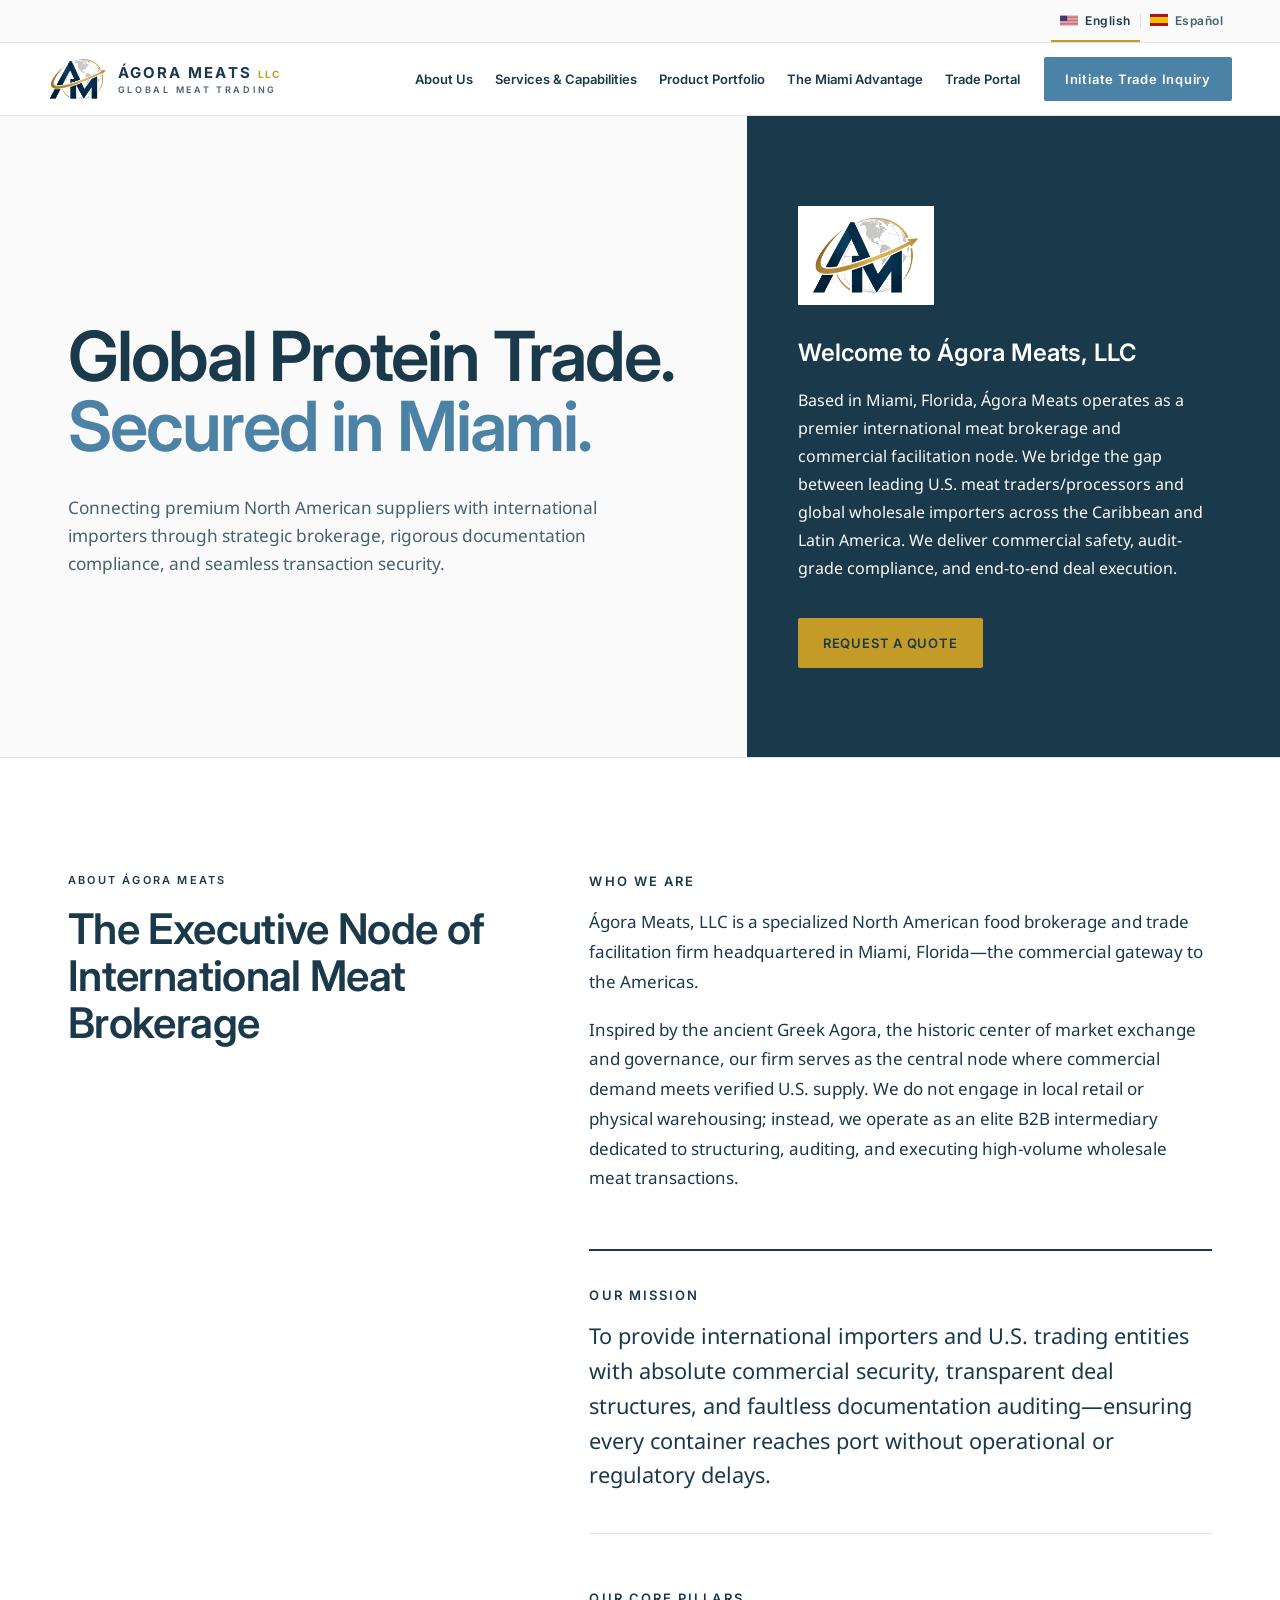
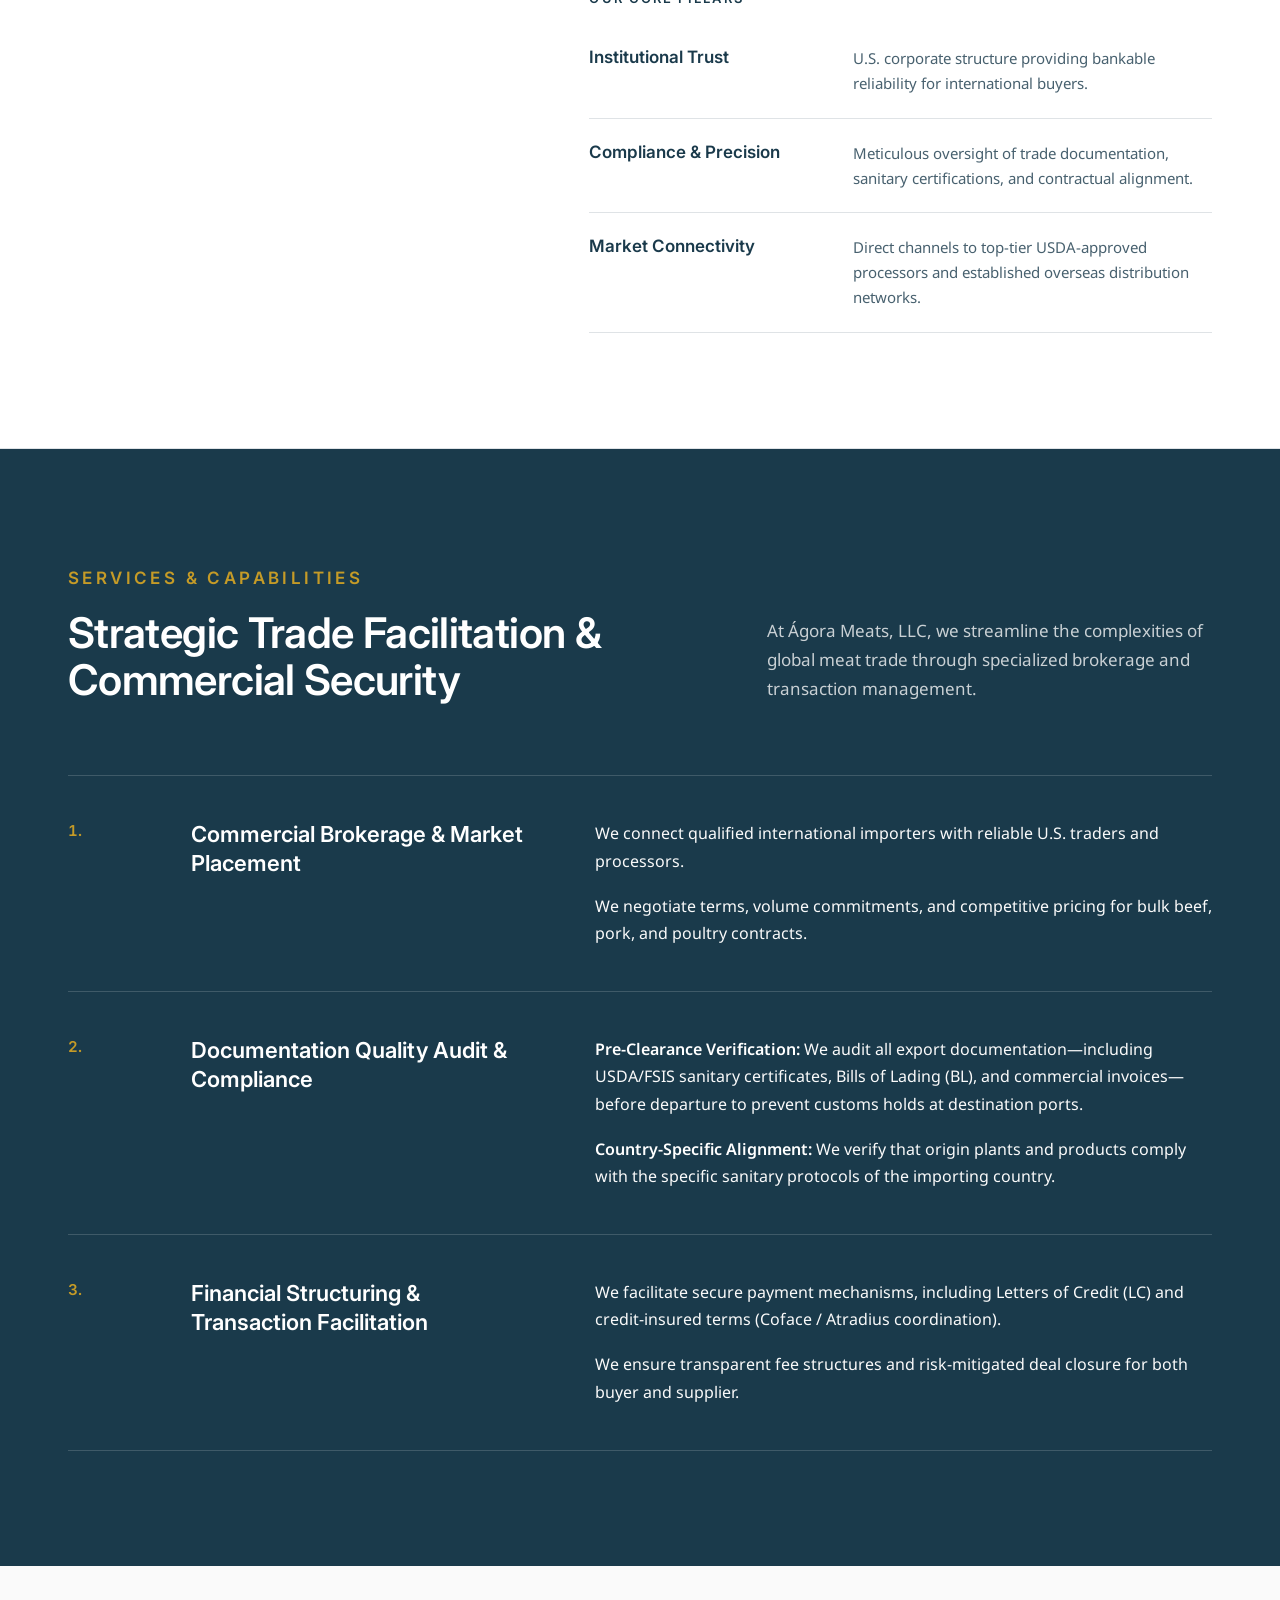
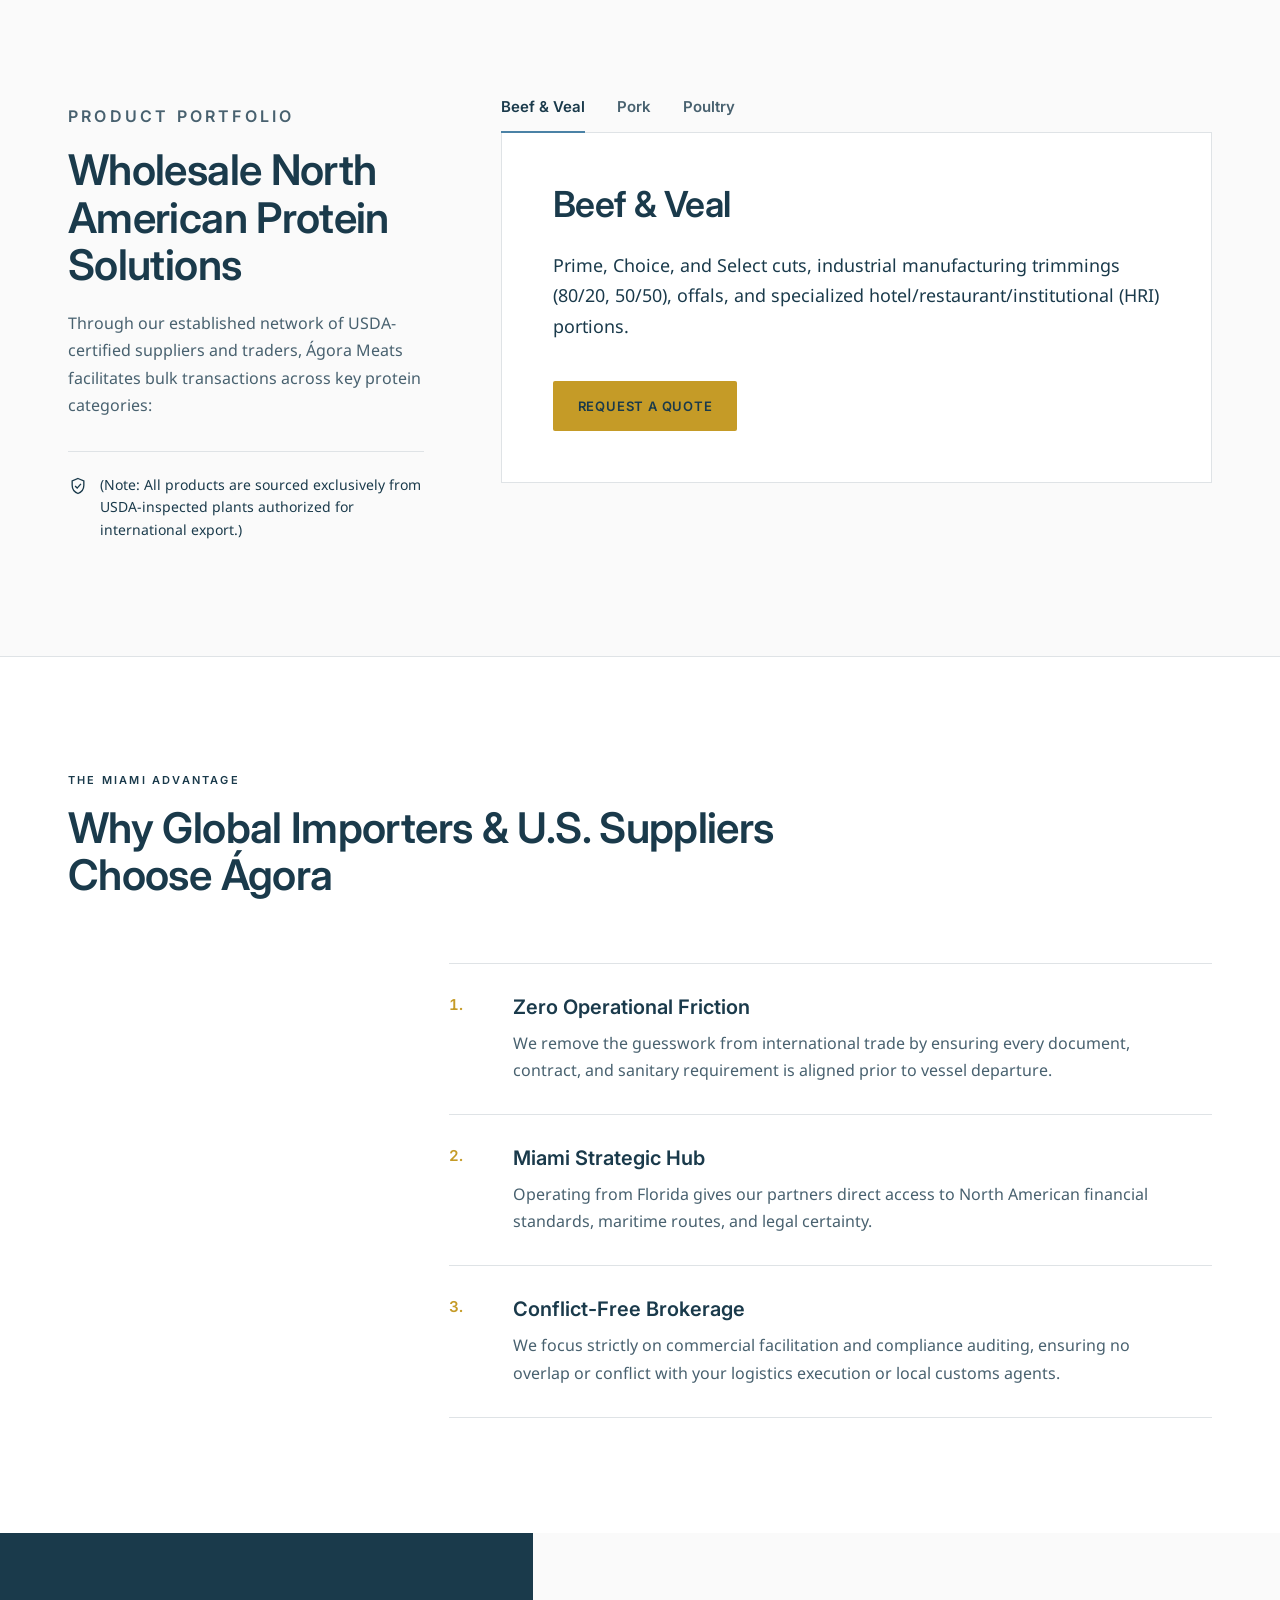
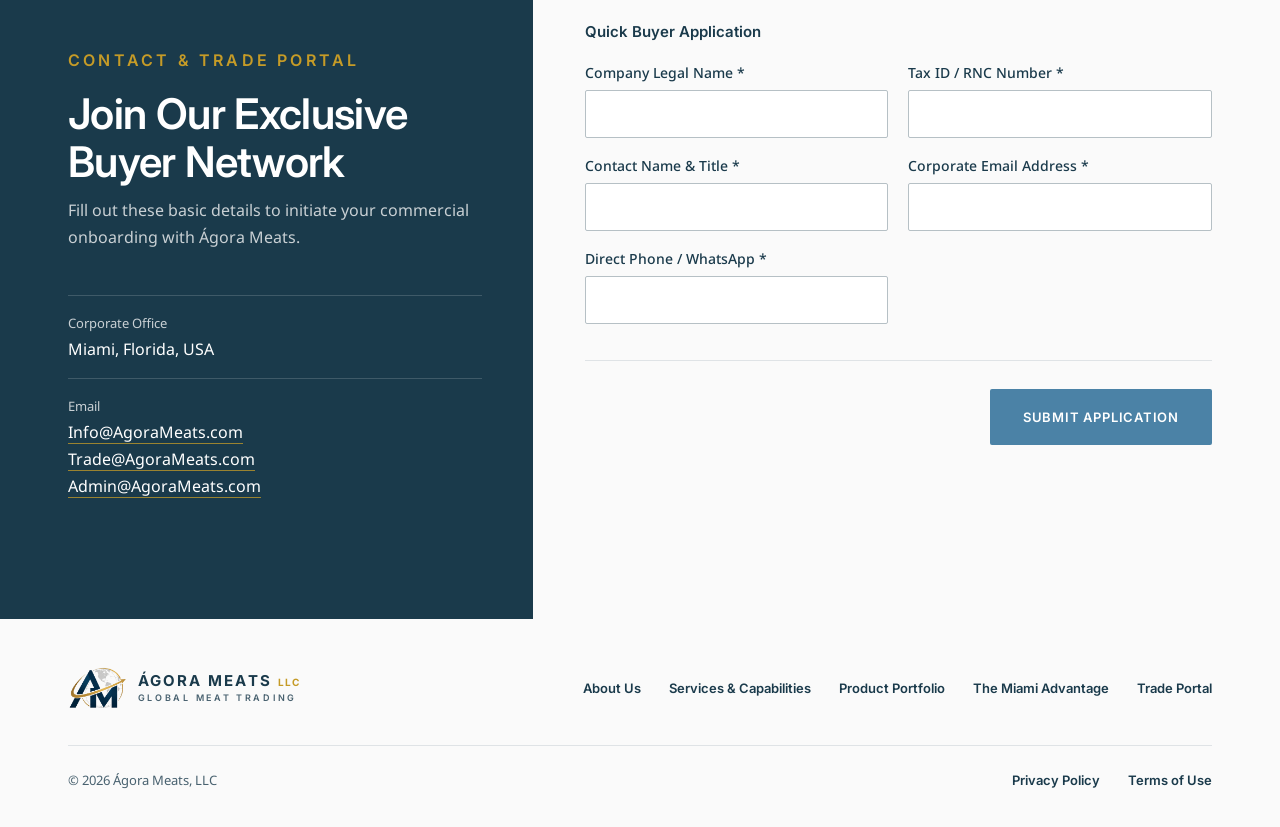
==== commit 4d4355df: "Remove placeholder phone number" ====
--- a/index.html
+++ b/index.html
@@ -175,7 +175,6 @@
 <dl>
 <div><dt>Corporate Office</dt><dd>Miami, Florida, USA</dd></div>
 <div><dt>Email</dt><dd><a href="mailto:info@agorameats.com">Info@AgoraMeats.com</a><a href="mailto:trade@agorameats.com">Trade@AgoraMeats.com</a><a href="mailto:admin@agorameats.com">Admin@AgoraMeats.com</a></dd></div>
-<div><dt>Direct Line</dt><dd>+1 (305) XXX-XXXX</dd></div>
 </dl>
 </div>
 
